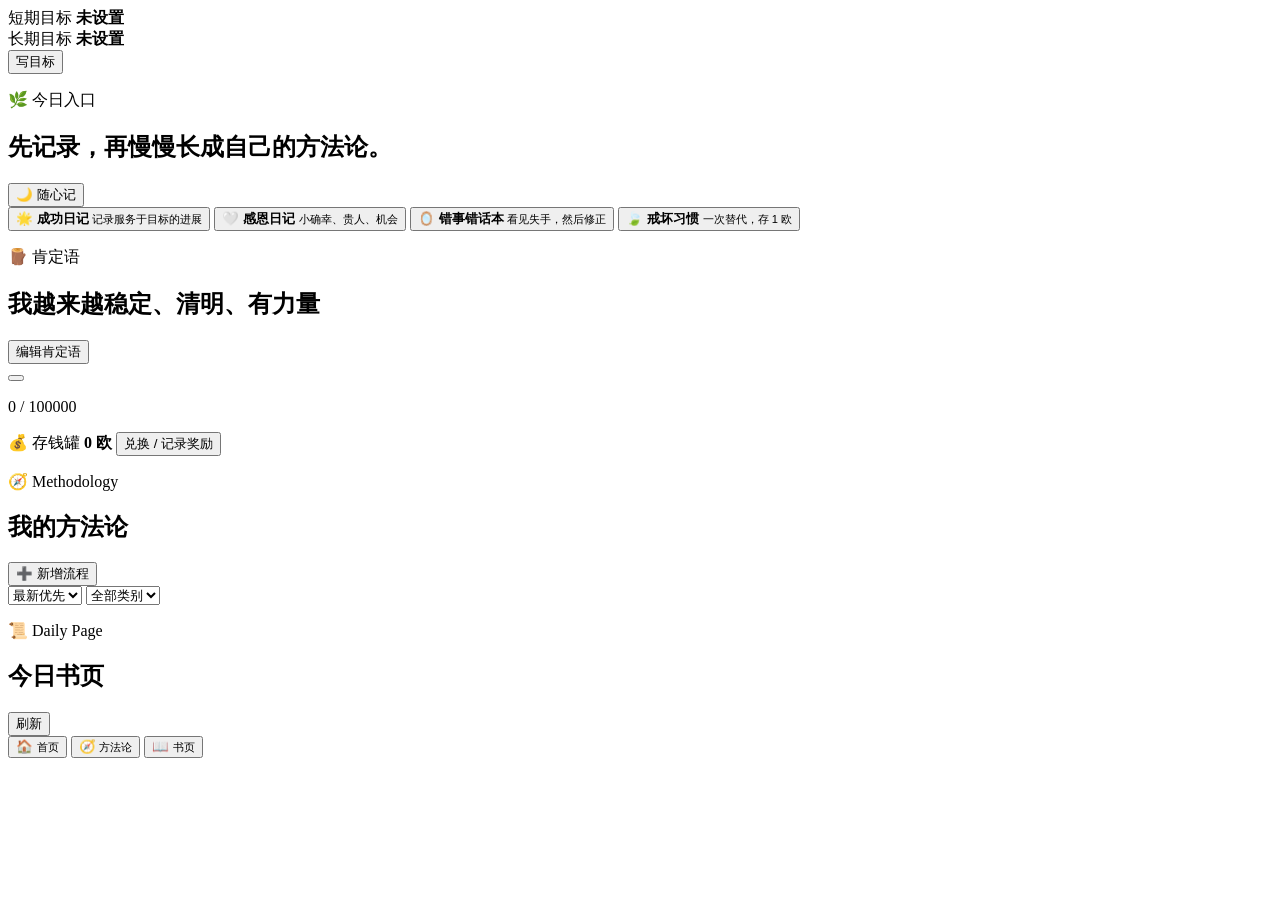
==== public/index.html @ 56f02a7c "Purple bento visual redesign" ====
<!doctype html>
<html lang="zh-CN">
  <head>
    <meta charset="utf-8">
    <meta name="viewport" content="width=device-width, initial-scale=1">
    <title>人生管理系统</title>
    <link rel="stylesheet" href="/styles.css">
  </head>
  <body>
    <header class="app-header">
      <div class="header-goals">
        <div>
          <span>短期目标</span>
          <strong id="activeShort">未设置</strong>
        </div>
        <div>
          <span>长期目标</span>
          <strong id="activeLong">未设置</strong>
        </div>
      </div>
      <button class="goal-write-button" data-sheet="goals">写目标</button>
    </header>

    <main class="app-main">
      <section id="homeView" class="view active">
        <section class="hero-card">
          <div>
            <p class="eyebrow">🌿 今日入口</p>
            <h2>先记录，再慢慢长成自己的方法论。</h2>
          </div>
          <button class="primary wide" data-sheet="quick">🌙 随心记</button>
        </section>

        <section class="entry-actions" aria-label="记录入口">
          <button class="action-card success-card" data-sheet="success">
            <span>
              <strong>🌟 成功日记</strong>
              <small>记录服务于目标的进展</small>
            </span>
          </button>
          <button class="action-card gratitude-card" data-sheet="gratitude">
            <span>
              <strong>🤍 感恩日记</strong>
              <small>小确幸、贵人、机会</small>
            </span>
          </button>
          <button class="action-card mistake-card" data-sheet="mistake">
            <span>
              <strong>🪞 错事错话本</strong>
              <small>看见失手，然后修正</small>
            </span>
          </button>
          <button class="action-card habit-card" data-sheet="habit">
            <span>
              <strong>🍃 戒坏习惯</strong>
              <small>一次替代，存 1 欧</small>
            </span>
          </button>
        </section>

        <section class="ritual-row">
        <section class="muyu-home">
          <div class="section-head compact">
            <div>
              <p class="eyebrow">🪵 肯定语</p>
              <h2 id="homeAffirmationText">我越来越稳定、清明、有力量</h2>
            </div>
            <button class="text-button" data-sheet="affirmation">编辑肯定语</button>
          </div>
          <button id="homeMuyuButton" class="muyu home-muyu" aria-label="敲一下木鱼">
            <span class="muyu-body"></span>
            <span class="muyu-stick"></span>
          </button>
          <p class="muyu-count" id="affirmationCount">0 / 100000</p>
        </section>

        <section class="piggy-home" aria-label="存钱罐">
            <div class="piggy-copy">
              <span class="card-label">💰 存钱罐</span>
              <strong id="bankBalance">0 欧</strong>
              <button class="text-button" data-sheet="piggy">兑换 / 记录奖励</button>
            </div>
        </section>
        </section>

      </section>

      <section id="methodView" class="view">
        <section class="quiet-panel">
          <div class="section-head">
            <div>
              <p class="eyebrow">🧭 Methodology</p>
              <h2>我的方法论</h2>
            </div>
            <button class="primary" data-sheet="method">➕ 新增流程</button>
          </div>
          <div class="method-filter-bar" aria-label="方法论筛选">
            <select id="methodSort">
              <option value="newest">最新优先</option>
              <option value="oldest">最早优先</option>
            </select>
            <select id="methodCategoryFilter">
              <option value="all">全部类别</option>
              <option>自我修炼</option>
              <option>行动推进</option>
              <option>沟通关系</option>
              <option>事业成长</option>
              <option>商业变现</option>
            </select>
          </div>
          <div id="methodList" class="method-list"></div>
        </section>
      </section>

      <section id="reviewView" class="view">
        <section class="reader-panel">
          <div class="section-head">
            <div>
              <p class="eyebrow">📜 Daily Page</p>
              <h2 id="dailyDate">今日书页</h2>
            </div>
            <button class="secondary" id="refreshDaily">刷新</button>
          </div>
          <div id="dailyPage" class="daily-page"></div>
        </section>
      </section>
    </main>

    <nav class="bottom-nav" aria-label="底部菜单">
      <button class="nav-item active" data-view="home">
        <span>🏠</span>
        <small>首页</small>
      </button>
      <button class="nav-item" data-view="method">
        <span>🧭</span>
        <small>方法论</small>
      </button>
      <button class="nav-item" data-view="review">
        <span>📖</span>
        <small>书页</small>
      </button>
    </nav>

    <div class="sheet-backdrop" id="sheetBackdrop" hidden></div>
    <section class="bottom-sheet" id="bottomSheet" aria-modal="true" role="dialog" hidden>
      <div class="sheet-handle"></div>
      <header class="sheet-header">
        <div>
          <p class="eyebrow" id="sheetEyebrow">Record</p>
          <h2 id="sheetTitle">记录</h2>
        </div>
        <button class="round-button muted-button" id="closeSheet" aria-label="关闭">×</button>
      </header>

      <div class="sheet-body">
        <form id="quickForm" class="sheet-panel" data-panel="quick">
          <textarea id="quickInput" class="large-input" placeholder="想到什么就写什么，不用分类，不用解释。"></textarea>
          <div class="sheet-actions">
            <span class="muted" id="saveStatus">本地离线保存</span>
            <button class="primary" type="submit">记下来</button>
          </div>
        </form>

        <form id="successForm" class="sheet-panel" data-panel="success">
          <input id="successEvent" placeholder="今天成功了什么">
          <select id="successGoal"></select>
          <textarea id="successLesson" placeholder="这件事说明我做对了什么？下次如何复用？"></textarea>
          <button class="primary wide" type="submit">保存成功</button>
        </form>

        <form id="gratitudeForm" class="sheet-panel" data-panel="gratitude">
          <select id="gratitudeCategory">
            <option>人物</option>
            <option>瞬间</option>
            <option>事件</option>
            <option>资源机会</option>
            <option>身体</option>
            <option>其他</option>
          </select>
          <textarea id="gratitudeContent" placeholder="我感恩什么？"></textarea>
          <button class="primary wide" type="submit">保存感恩</button>
        </form>

        <form id="mistakeForm" class="sheet-panel" data-panel="mistake">
          <select id="mistakeCategory">
            <option>节奏失手</option>
            <option>控制失手</option>
            <option>定位失手</option>
            <option>谦卑失手</option>
            <option>承诺失手</option>
            <option>丰富感失手</option>
            <option>出口失手</option>
            <option>边界失守</option>
          </select>
          <textarea id="mistakeContent" placeholder="发生了什么？我说错或做错了什么？"></textarea>
          <textarea id="mistakeCorrection" placeholder="下次我希望怎么修正？"></textarea>
          <button class="primary wide" type="submit">保存复盘</button>
        </form>

        <form id="habitForm" class="sheet-panel" data-panel="habit">
          <input id="habitTitle" placeholder="当前要戒掉的坏习惯，例如：短视频">
          <textarea id="habitAlternatives" placeholder="替代方案，一行一个：散步十分钟&#10;读两页书&#10;洗个澡"></textarea>
          <button class="secondary wide" type="button" id="saveHabit">保存当前坏习惯</button>
          <div class="subtle-line"></div>
          <input id="habitTrigger" placeholder="刚才为什么想做这个坏习惯？">
          <select id="habitAlternative"></select>
          <p class="field-hint" id="habitAlternativeHint">先在上方保存替代方案，之后这里会出现可选择的方案。</p>
          <label class="check-row">
            <input id="habitCompleted" type="checkbox" checked>
            <span>我完成了一次替代，给存钱罐 +1 欧</span>
          </label>
          <button class="primary wide" id="habitRecordButton" type="submit">记录这次冲动</button>
        </form>

        <div class="sheet-panel" data-panel="goals">
          <div class="goal-row">
            <article>
              <span>短期目标</span>
              <strong id="sheetActiveShort">未设置</strong>
              <button class="secondary wide" data-complete-goal="short">完成 +50 欧</button>
            </article>
            <article>
              <span>长期目标</span>
              <strong id="sheetActiveLong">未设置</strong>
              <button class="secondary wide" data-complete-goal="long">完成 +200 欧</button>
            </article>
          </div>
          <form id="goalForm" class="stack-form">
            <select id="goalType">
              <option value="short">设为短期目标</option>
              <option value="long">设为长期目标</option>
              <option value="backlog">放入待实现目标</option>
            </select>
            <input id="goalTitle" placeholder="写下一个目标">
            <button class="primary wide" type="submit">保存目标</button>
          </form>
          <div id="backlogGoals" class="small-list"></div>
        </div>

        <form id="redeemForm" class="sheet-panel" data-panel="piggy">
          <div class="piggy-stage">
            <div class="piggy">
              <div class="piggy-fill" id="sheetPiggyFill"></div>
              <div class="coin-layer" id="sheetCoinLayer"></div>
              <div class="piggy-slot"></div>
              <div class="piggy-ear"></div>
              <div class="piggy-nose"></div>
              <div class="piggy-foot left"></div>
              <div class="piggy-foot right"></div>
            </div>
          </div>
          <input id="rewardTitle" placeholder="奖励了自己什么">
          <input id="rewardAmount" type="number" min="1" step="1" placeholder="金额">
          <input id="rewardPhoto" type="file" accept="image/*">
          <button class="primary wide" type="submit">兑换奖励</button>
        </form>

        <div class="sheet-panel" data-panel="affirmation">
          <textarea id="affirmationText" rows="2"></textarea>
          <button id="muyuButton" class="muyu" aria-label="敲一下木鱼">
            <span class="muyu-body"></span>
            <span class="muyu-stick"></span>
          </button>
          <div class="progress-line">
            <span id="affirmationSheetCount">0 / 100000</span>
            <div class="progress-track"><div id="affirmationProgress"></div></div>
          </div>
          <button class="secondary wide" id="saveAffirmation" type="button">更新肯定语</button>
        </div>

        <form id="methodForm" class="sheet-panel method-editor-panel" data-panel="method">
          <input id="methodEditingId" type="hidden">
          <input id="methodTitle" placeholder="方法论标题">
          <select id="methodCategory">
            <option>自我修炼</option>
            <option>行动推进</option>
            <option>沟通关系</option>
            <option>事业成长</option>
            <option>商业变现</option>
          </select>
          <div class="canvas-tools" aria-label="画布工具">
            <button type="button" class="secondary" data-canvas-tool="rect">□ 方框</button>
            <button type="button" class="secondary" data-canvas-tool="diamond">◇ 菱形</button>
            <button type="button" class="secondary" data-canvas-tool="arrow">→ 箭头</button>
            <button type="button" class="secondary" data-canvas-tool="elbow">┐ 直角箭头</button>
            <button type="button" class="secondary" data-canvas-tool="note">A 备注</button>
            <button type="button" class="secondary danger-lite" id="deleteCanvasSelection">删除选中</button>
          </div>
          <p class="field-hint">点击工具新增元素；拖动方框、菱形和备注调整位置；选中箭头后再点两个图形，箭头会自动吸附到边的中心点。</p>
          <div class="method-canvas-shell">
            <div id="methodCanvas" class="method-canvas"></div>
          </div>
          <textarea id="canvasTextEditor" class="canvas-text-editor" placeholder="编辑选中内容"></textarea>
          <button class="primary wide" type="submit">保存方法论</button>
        </form>
      </div>
    </section>

    <script src="/app.js"></script>
  </body>
</html>
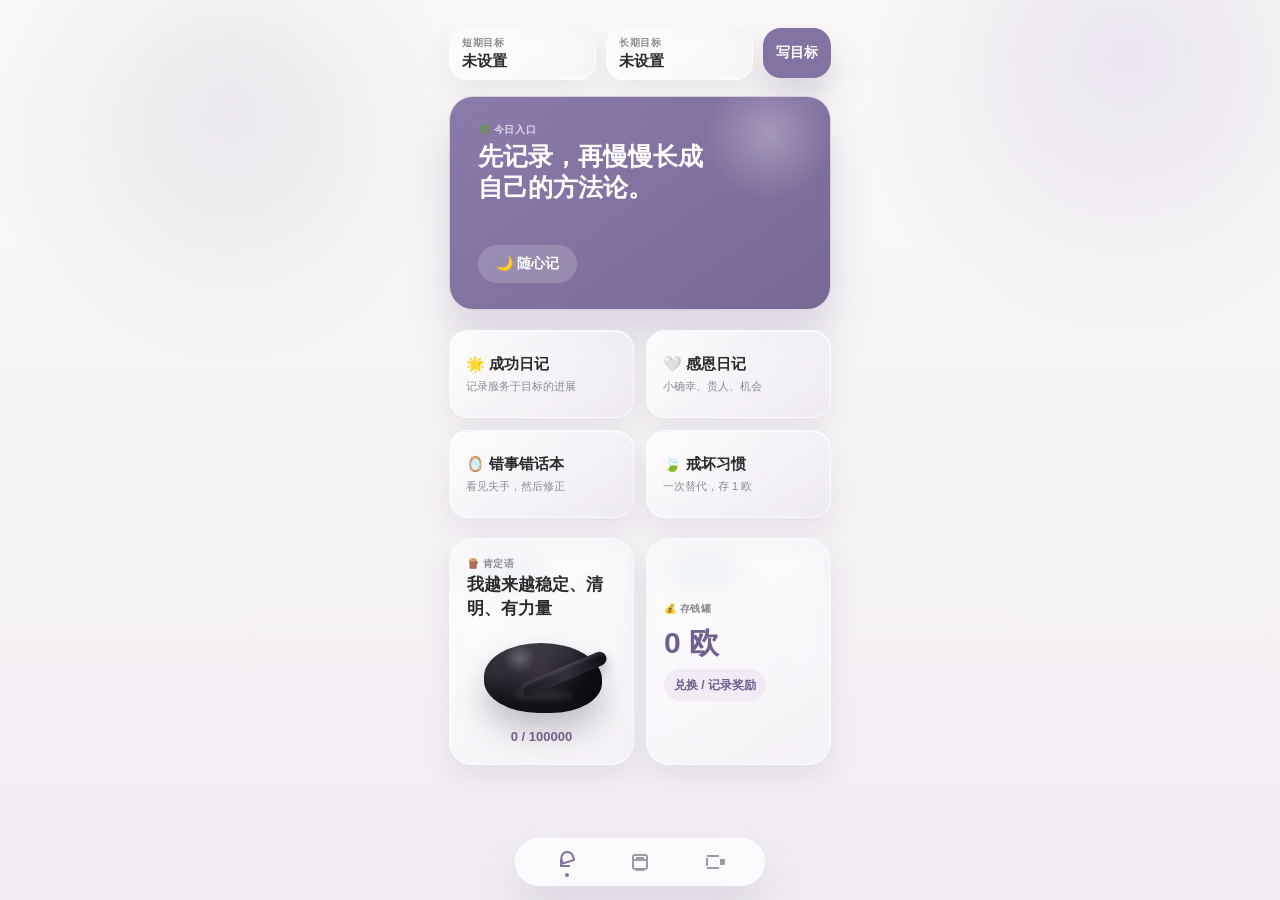
==== commit defd30ab: "Add GitHub Pages static deployment" ====
--- a/public/index.html
+++ b/public/index.html
@@ -4,7 +4,7 @@
     <meta charset="utf-8">
     <meta name="viewport" content="width=device-width, initial-scale=1">
     <title>人生管理系统</title>
-    <link rel="stylesheet" href="/styles.css">
+    <link rel="stylesheet" href="styles.css">
   </head>
   <body>
     <header class="app-header">
@@ -127,15 +127,15 @@
     </main>
 
     <nav class="bottom-nav" aria-label="底部菜单">
-      <button class="nav-item active" data-view="home">
+      <button class="nav-item active" data-view="home" aria-label="首页">
         <span>🏠</span>
         <small>首页</small>
       </button>
-      <button class="nav-item" data-view="method">
+      <button class="nav-item" data-view="method" aria-label="方法论">
         <span>🧭</span>
         <small>方法论</small>
       </button>
-      <button class="nav-item" data-view="review">
+      <button class="nav-item" data-view="review" aria-label="书页">
         <span>📖</span>
         <small>书页</small>
       </button>
@@ -296,6 +296,6 @@
       </div>
     </section>
 
-    <script src="/app.js"></script>
+    <script src="app.js"></script>
   </body>
 </html>
--- a/public/styles.css
+++ b/public/styles.css
@@ -0,0 +1,2466 @@
+:root {
+  --paper: #e8ded4;
+  --cream: #f4ece2;
+  --apricot: #ddd4cb;
+  --blush: #d5cad6;
+  --mauve: #b8abc9;
+  --mist: #bed5d9;
+  --mist-soft: #d8e5e6;
+  --rose-brown: #8d83a8;
+  --plum: #6f6688;
+  --cocoa: #36313d;
+  --muted: #777180;
+  --line: rgba(92, 82, 112, 0.15);
+  --panel: rgba(246, 239, 230, 0.78);
+  --panel-strong: rgba(249, 243, 236, 0.92);
+  --layer: rgba(190, 213, 217, 0.34);
+  --shadow: 0 22px 54px rgba(74, 67, 94, 0.13);
+  --soft-shadow: 0 12px 30px rgba(74, 67, 94, 0.1);
+}
+
+* {
+  box-sizing: border-box;
+}
+
+html {
+  background: var(--paper);
+}
+
+body {
+  min-height: 100vh;
+  margin: 0;
+  background:
+    radial-gradient(circle at 14% 8%, rgba(190, 213, 217, 0.52), transparent 23rem),
+    radial-gradient(circle at 88% 10%, rgba(184, 171, 201, 0.42), transparent 22rem),
+    linear-gradient(180deg, #eee5dc 0%, #e8ded4 34%, #e1d6d8 67%, #d6cfe0 100%);
+  color: var(--cocoa);
+  font-family: "Microsoft YaHei", "PingFang SC", "Segoe UI", sans-serif;
+  font-size: 14px;
+  line-height: 1.52;
+}
+
+button,
+input,
+select,
+textarea {
+  font: inherit;
+}
+
+button {
+  cursor: pointer;
+}
+
+h1,
+h2,
+h3,
+p {
+  margin: 0;
+}
+
+.app-header {
+  max-width: 1080px;
+  margin: 0 auto;
+  padding: 14px 18px 8px;
+  display: flex;
+  align-items: center;
+  justify-content: space-between;
+  gap: 16px;
+}
+
+.header-goals {
+  min-width: 0;
+  flex: 1;
+  display: grid;
+  grid-template-columns: repeat(2, minmax(0, 1fr));
+  gap: 10px;
+}
+
+.header-goals div {
+  min-height: 48px;
+  display: grid;
+  align-content: center;
+  gap: 2px;
+  padding: 8px 11px;
+  border: 1px solid rgba(92, 82, 112, 0.13);
+  border-radius: 18px;
+  background:
+    linear-gradient(145deg, rgba(249, 243, 236, 0.9), rgba(222, 216, 229, 0.52));
+  box-shadow: 0 10px 26px rgba(74, 67, 94, 0.09), inset 0 1px 0 rgba(255, 255, 255, 0.64);
+}
+
+.header-goals span {
+  color: var(--muted);
+  font-size: 11px;
+}
+
+.header-goals strong {
+  overflow: hidden;
+  color: var(--cocoa);
+  font-size: 14px;
+  line-height: 1.25;
+  white-space: nowrap;
+  text-overflow: ellipsis;
+}
+
+.goal-write-button {
+  flex: 0 0 auto;
+  min-height: 42px;
+  border: 0;
+  border-radius: 999px;
+  padding: 0 16px;
+  background: linear-gradient(145deg, #9d93b6, #82779e);
+  color: #f8f2eb;
+  font-weight: 900;
+  box-shadow: var(--soft-shadow);
+}
+
+.eyebrow {
+  color: var(--rose-brown);
+  font-size: 11px;
+  font-weight: 800;
+  letter-spacing: 0.06em;
+  text-transform: uppercase;
+}
+
+.muted,
+.empty,
+small {
+  color: var(--muted);
+}
+
+.center {
+  text-align: center;
+}
+
+.app-main {
+  max-width: 1080px;
+  margin: 0 auto;
+  padding: 10px 18px 100px;
+}
+
+.view {
+  display: none;
+}
+
+.view.active {
+  display: block;
+}
+
+.hero-card,
+.goal-card,
+.piggy-home,
+.action-card,
+.muyu-home,
+.quiet-panel,
+.reader-panel,
+.recent-item,
+.method-card,
+.book-section {
+  border: 1px solid var(--line);
+  background:
+    linear-gradient(145deg, var(--panel-strong), rgba(224, 218, 231, 0.66));
+  border-radius: 28px;
+  box-shadow: var(--shadow), inset 0 1px 0 rgba(255, 255, 255, 0.62);
+  backdrop-filter: blur(18px);
+}
+
+.hero-card {
+  display: grid;
+  grid-template-columns: minmax(0, 1fr) auto;
+  align-items: center;
+  gap: 14px;
+  padding: 21px;
+  margin-bottom: 14px;
+  position: relative;
+  overflow: hidden;
+  background:
+    linear-gradient(145deg, rgba(249, 243, 236, 0.94), rgba(218, 226, 228, 0.78));
+}
+
+.hero-card::before,
+.muyu-home::before,
+.piggy-home::before,
+.quiet-panel::before,
+.reader-panel::before {
+  content: "";
+  position: absolute;
+  inset: 12px auto auto 14px;
+  width: 44%;
+  height: 38px;
+  border-radius: 999px;
+  background: rgba(190, 213, 217, 0.22);
+  filter: blur(14px);
+  pointer-events: none;
+}
+
+.hero-card > *,
+.muyu-home > *,
+.piggy-home > *,
+.quiet-panel > *,
+.reader-panel > * {
+  position: relative;
+  z-index: 1;
+}
+
+.hero-card h2 {
+  max-width: 680px;
+  margin-top: 4px;
+  color: var(--cocoa);
+  font-size: clamp(22px, 3.4vw, 34px);
+  line-height: 1.2;
+  letter-spacing: 0;
+}
+
+.goal-card {
+  min-height: 190px;
+  padding: 20px;
+  border: 0;
+  color: var(--cocoa);
+  text-align: left;
+}
+
+.card-label {
+  display: block;
+  color: var(--rose-brown);
+  font-size: 14px;
+  font-weight: 800;
+}
+
+.goal-lines {
+  display: grid;
+  gap: 12px;
+  margin-top: 20px;
+}
+
+.goal-lines p {
+  display: grid;
+  gap: 2px;
+}
+
+.goal-lines strong {
+  display: -webkit-box;
+  overflow: hidden;
+  font-size: 20px;
+  line-height: 1.25;
+  -webkit-box-orient: vertical;
+  -webkit-line-clamp: 2;
+}
+
+.piggy-home {
+  min-height: 176px;
+  margin-top: 14px;
+  padding: 15px 18px;
+  display: grid;
+  grid-template-columns: minmax(0, 1fr) auto;
+  align-items: center;
+  gap: 16px;
+  background:
+    radial-gradient(circle at 78% 35%, rgba(190, 213, 217, 0.46), transparent 12rem),
+    linear-gradient(145deg, rgba(249, 243, 236, 0.92), rgba(213, 202, 214, 0.66));
+}
+
+.piggy-copy {
+  display: grid;
+  gap: 6px;
+}
+
+.piggy-copy strong {
+  color: var(--rose-brown);
+  font-size: 28px;
+  line-height: 1.1;
+}
+
+.piggy-mini-stage {
+  display: grid;
+  place-items: center;
+}
+
+.entry-actions {
+  display: grid;
+  grid-template-columns: repeat(2, minmax(0, 1fr));
+  gap: 10px;
+}
+
+.action-card {
+  min-height: 108px;
+  padding: 16px;
+  border: 0;
+  color: var(--cocoa);
+  text-align: left;
+  display: grid;
+  align-content: center;
+  gap: 6px;
+  position: relative;
+  overflow: hidden;
+  border: 1px solid rgba(92, 82, 112, 0.1);
+  box-shadow: var(--soft-shadow), inset 0 1px 0 rgba(255, 255, 255, 0.56);
+}
+
+.success-card {
+  background: linear-gradient(145deg, rgba(249, 243, 236, 0.9), rgba(216, 229, 230, 0.62));
+}
+
+.gratitude-card {
+  background: linear-gradient(145deg, rgba(246, 239, 230, 0.88), rgba(213, 202, 214, 0.58));
+}
+
+.mistake-card {
+  background: linear-gradient(145deg, rgba(226, 219, 232, 0.86), rgba(246, 239, 230, 0.76));
+}
+
+.habit-card {
+  background: linear-gradient(145deg, rgba(224, 218, 231, 0.8), rgba(190, 213, 217, 0.48));
+}
+
+.action-card::before {
+  content: "";
+  position: absolute;
+  right: -16px;
+  top: -18px;
+  width: 78px;
+  height: 78px;
+  border-radius: 26px;
+  background: rgba(255, 255, 255, 0.24);
+  transform: rotate(14deg);
+}
+
+.action-card::after {
+  content: "";
+  position: absolute;
+  right: 16px;
+  bottom: 14px;
+  width: 28px;
+  height: 4px;
+  border-radius: 999px;
+  background: rgba(111, 102, 136, 0.18);
+}
+
+.action-card > * {
+  position: relative;
+  z-index: 1;
+}
+
+.action-card strong {
+  color: var(--cocoa);
+  font-size: 16px;
+}
+
+.action-card small {
+  display: block;
+  margin-top: 3px;
+  font-size: 11px;
+}
+
+.muyu-home {
+  margin-top: 12px;
+  padding: 15px 17px 16px;
+  text-align: center;
+  background:
+    linear-gradient(145deg, rgba(249, 243, 236, 0.94), rgba(226, 219, 232, 0.62));
+}
+
+.muyu-home .section-head {
+  text-align: left;
+}
+
+.muyu-home h2 {
+  max-width: 720px;
+  margin-top: 2px;
+  color: var(--cocoa);
+  font-size: 17px;
+  line-height: 1.38;
+}
+
+.muyu-count {
+  margin-top: -4px;
+  color: var(--rose-brown);
+  font-weight: 800;
+}
+
+.quiet-panel,
+.reader-panel {
+  margin-top: 12px;
+  padding: 17px;
+}
+
+.section-head {
+  display: flex;
+  align-items: flex-start;
+  justify-content: space-between;
+  gap: 12px;
+  margin-bottom: 13px;
+}
+
+.section-head.compact {
+  margin-bottom: 4px;
+}
+
+.recent-list,
+.method-list,
+.daily-page {
+  display: grid;
+  gap: 12px;
+  min-width: 0;
+}
+
+.recent-item,
+.method-card,
+.book-section {
+  padding: 15px;
+  box-shadow: var(--soft-shadow);
+  min-width: 0;
+}
+
+.method-card {
+  overflow: hidden;
+}
+
+.recent-item span,
+.method-card span {
+  color: var(--rose-brown);
+  font-size: 11px;
+  font-weight: 800;
+}
+
+.bottom-nav {
+  position: fixed;
+  left: 50%;
+  bottom: 14px;
+  z-index: 20;
+  width: min(390px, calc(100vw - 28px));
+  transform: translateX(-50%);
+  display: grid;
+  grid-template-columns: repeat(3, 1fr);
+  gap: 6px;
+  padding: 7px;
+  border: 1px solid rgba(244, 236, 226, 0.56);
+  border-radius: 25px;
+  background: rgba(92, 85, 107, 0.72);
+  box-shadow: 0 18px 54px rgba(66, 59, 86, 0.24), inset 0 1px 0 rgba(255, 255, 255, 0.18);
+  backdrop-filter: blur(20px);
+}
+
+.nav-item {
+  min-height: 47px;
+  border: 0;
+  border-radius: 18px;
+  background: transparent;
+  color: rgba(246, 239, 230, 0.78);
+  display: grid;
+  place-items: center;
+  gap: 1px;
+}
+
+.nav-item span {
+  font-size: 17px;
+  line-height: 1;
+}
+
+.nav-item small {
+  color: inherit;
+  font-size: 11px;
+}
+
+.nav-item.active {
+  background: rgba(249, 243, 236, 0.94);
+  color: var(--rose-brown);
+}
+
+.round-button {
+  width: 40px;
+  height: 40px;
+  border: 0;
+  border-radius: 50%;
+  display: grid;
+  place-items: center;
+  background: var(--rose-brown);
+  color: #f8f2eb;
+  font-size: 19px;
+  box-shadow: var(--soft-shadow);
+}
+
+.muted-button {
+  background: rgba(232, 222, 212, 0.82);
+  color: var(--cocoa);
+  box-shadow: none;
+}
+
+.primary,
+.secondary,
+.text-button {
+  min-height: 38px;
+  border-radius: 999px;
+  padding: 8px 15px;
+  font-weight: 800;
+}
+
+.primary {
+  border: 0;
+  background: linear-gradient(145deg, #9d93b6, #82779e);
+  color: #f8f2eb;
+  box-shadow: 0 10px 24px rgba(111, 102, 136, 0.2);
+}
+
+.secondary {
+  border: 1px solid var(--line);
+  background: rgba(249, 243, 236, 0.68);
+  color: var(--cocoa);
+}
+
+.text-button {
+  min-height: 32px;
+  width: fit-content;
+  border: 1px solid rgba(92, 82, 112, 0.18);
+  background: rgba(249, 243, 236, 0.48);
+  color: var(--rose-brown);
+  font-size: 12px;
+}
+
+.wide {
+  width: 100%;
+}
+
+input,
+select,
+textarea {
+  width: 100%;
+  border: 1px solid rgba(92, 82, 112, 0.16);
+  border-radius: 19px;
+  padding: 12px 14px;
+  background: rgba(249, 243, 236, 0.82);
+  color: var(--cocoa);
+  outline: none;
+  box-shadow: inset 0 1px 0 rgba(255, 255, 255, 0.7);
+}
+
+textarea {
+  min-height: 102px;
+  resize: vertical;
+}
+
+.large-input {
+  min-height: 188px;
+  font-size: 15px;
+  line-height: 1.68;
+}
+
+input:focus,
+select:focus,
+textarea:focus {
+  border-color: rgba(111, 102, 136, 0.42);
+  box-shadow: 0 0 0 4px rgba(190, 213, 217, 0.32);
+}
+
+.sheet-backdrop {
+  position: fixed;
+  inset: 0;
+  z-index: 30;
+  background: rgba(54, 49, 61, 0.28);
+  backdrop-filter: blur(8px);
+}
+
+.bottom-sheet {
+  position: fixed;
+  left: 50%;
+  bottom: 0;
+  z-index: 40;
+  width: min(760px, 100vw);
+  max-height: min(86vh, 780px);
+  transform: translateX(-50%);
+  border: 1px solid rgba(244, 236, 226, 0.68);
+  border-radius: 32px 32px 0 0;
+  background: rgba(244, 236, 226, 0.97);
+  box-shadow: 0 -18px 70px rgba(66, 59, 86, 0.22);
+  overflow: hidden;
+}
+
+.sheet-handle {
+  width: 48px;
+  height: 5px;
+  margin: 10px auto 0;
+  border-radius: 999px;
+  background: rgba(92, 82, 112, 0.22);
+}
+
+.sheet-header {
+  display: flex;
+  align-items: center;
+  justify-content: space-between;
+  gap: 12px;
+  padding: 14px 18px 10px;
+}
+
+.sheet-body {
+  max-height: calc(min(86vh, 780px) - 88px);
+  overflow: auto;
+  padding: 0 18px 20px;
+}
+
+.sheet-panel {
+  display: none;
+  gap: 10px;
+}
+
+.sheet-panel.active {
+  display: grid;
+}
+
+.sheet-actions {
+  display: flex;
+  align-items: center;
+  justify-content: space-between;
+  gap: 12px;
+}
+
+.stack-form {
+  display: grid;
+  gap: 10px;
+  margin-top: 12px;
+}
+
+.subtle-line {
+  height: 1px;
+  background: var(--line);
+  margin: 4px 0;
+}
+
+.goal-row {
+  display: grid;
+  grid-template-columns: repeat(2, minmax(0, 1fr));
+  gap: 10px;
+}
+
+.goal-row article,
+.small-item {
+  display: grid;
+  gap: 8px;
+  border: 1px solid var(--line);
+  border-radius: 21px;
+  background: rgba(249, 243, 236, 0.68);
+  padding: 13px;
+}
+
+.small-list {
+  display: grid;
+  gap: 10px;
+  margin-top: 12px;
+}
+
+.small-item .row {
+  display: flex;
+  align-items: center;
+  justify-content: space-between;
+  gap: 10px;
+}
+
+.check-row {
+  display: flex;
+  align-items: flex-start;
+  gap: 9px;
+  color: var(--muted);
+  font-size: 14px;
+}
+
+.check-row input {
+  width: auto;
+  margin-top: 6px;
+}
+
+.field-hint {
+  margin-top: -4px;
+  color: var(--muted);
+  font-size: 13px;
+}
+
+.method-tools,
+.canvas-tools {
+  display: flex;
+  flex-wrap: wrap;
+  gap: 8px;
+}
+
+.method-tools .secondary,
+.canvas-tools .secondary {
+  min-height: 38px;
+  padding: 8px 12px;
+  font-size: 13px;
+}
+
+.canvas-tools .secondary.active {
+  background: rgba(190, 213, 217, 0.5);
+  border-color: rgba(111, 102, 136, 0.42);
+}
+
+.danger-lite {
+  color: #796f93;
+}
+
+.method-editor-panel {
+  gap: 11px;
+}
+
+.method-canvas-shell,
+.method-preview {
+  position: relative;
+  overflow: auto;
+  border: 1px solid rgba(92, 82, 112, 0.16);
+  border-radius: 24px;
+  background:
+    linear-gradient(rgba(111, 102, 136, 0.055) 1px, transparent 1px),
+    linear-gradient(90deg, rgba(111, 102, 136, 0.055) 1px, transparent 1px),
+    rgba(249, 243, 236, 0.72);
+  background-size: 24px 24px;
+}
+
+.method-canvas-shell {
+  height: min(46vh, 420px);
+}
+
+.method-canvas,
+.method-preview-canvas {
+  position: relative;
+  min-width: 720px;
+  min-height: 420px;
+}
+
+.method-preview {
+  margin-top: 12px;
+  margin-bottom: 18px;
+  height: 220px;
+  overflow: hidden;
+  width: 100%;
+  max-width: 100%;
+}
+
+.method-card .sheet-actions {
+  margin-top: 16px;
+  padding-top: 12px;
+  border-top: 1px solid rgba(92, 82, 112, 0.12);
+}
+
+.method-preview-canvas {
+  position: absolute;
+  top: 0;
+  left: 0;
+  transform-origin: top left;
+  transform: scale(var(--preview-scale, 0.72));
+}
+
+.canvas-node {
+  position: absolute;
+  z-index: 2;
+  min-width: 116px;
+  min-height: 58px;
+  padding: 12px 14px;
+  border: 1.5px solid rgba(111, 102, 136, 0.36);
+  border-radius: 18px;
+  background: rgba(249, 243, 236, 0.9);
+  box-shadow: 0 8px 20px rgba(74, 67, 94, 0.1);
+  color: var(--cocoa);
+  user-select: none;
+  touch-action: none;
+  display: grid;
+  place-items: center;
+  text-align: center;
+  white-space: pre-wrap;
+}
+
+.canvas-node.diamond {
+  width: 112px;
+  height: 112px;
+  min-width: 112px;
+  min-height: 112px;
+  padding: 18px;
+  transform: rotate(45deg);
+  border-radius: 18px;
+  background: rgba(216, 229, 230, 0.86);
+}
+
+.canvas-node.diamond .node-text {
+  transform: rotate(-45deg);
+}
+
+.canvas-node.note {
+  min-width: 132px;
+  min-height: 72px;
+  border-style: dashed;
+  background: rgba(226, 219, 232, 0.86);
+  align-content: start;
+}
+
+.canvas-node.selected {
+  outline: 3px solid rgba(111, 102, 136, 0.58);
+  outline-offset: 3px;
+}
+
+.canvas-arrow-layer {
+  position: absolute;
+  inset: 0;
+  z-index: 1;
+  pointer-events: none;
+}
+
+.canvas-arrow {
+  stroke: rgba(111, 102, 136, 0.72);
+  stroke-width: 3;
+  fill: none;
+}
+
+.canvas-arrow.selected {
+  stroke: #6f6688;
+  stroke-width: 4;
+}
+
+.canvas-arrow-hit {
+  pointer-events: stroke;
+  stroke: transparent;
+  stroke-width: 18;
+  fill: none;
+}
+
+.canvas-text-editor {
+  min-height: 82px;
+}
+
+button:disabled,
+select:disabled {
+  cursor: not-allowed;
+  opacity: 0.56;
+}
+
+.piggy-stage {
+  display: grid;
+  place-items: center;
+  padding: 8px 0 4px;
+}
+
+.piggy {
+  width: min(285px, 76vw);
+  height: 184px;
+  position: relative;
+  overflow: hidden;
+  border: 7px solid rgba(143, 132, 168, 0.54);
+  border-radius: 46% 50% 43% 45%;
+  background:
+    radial-gradient(circle at 72% 46%, rgba(255, 255, 255, 0.64) 0 10%, transparent 11%),
+    radial-gradient(circle at 22% 25%, rgba(255, 255, 255, 0.78) 0 11%, transparent 12%),
+    linear-gradient(140deg, rgba(244, 236, 226, 0.5), rgba(184, 171, 201, 0.22));
+  box-shadow:
+    inset 18px 18px 30px rgba(255, 255, 255, 0.36),
+    inset -18px -18px 32px rgba(111, 102, 136, 0.16),
+    0 18px 42px rgba(74, 67, 94, 0.14);
+}
+
+.small-piggy {
+  width: 158px;
+  height: 106px;
+  border-width: 5px;
+}
+
+.piggy-fill {
+  position: absolute;
+  inset: auto 0 0;
+  height: 0%;
+  background: linear-gradient(180deg, rgba(190, 213, 217, 0.04), rgba(143, 132, 168, 0.18));
+  transition: height 260ms ease;
+}
+
+.piggy-slot {
+  position: absolute;
+  width: 78px;
+  height: 8px;
+  top: 24px;
+  left: 104px;
+  border-radius: 999px;
+  background: rgba(91, 84, 111, 0.66);
+}
+
+.small-piggy .piggy-slot {
+  width: 44px;
+  height: 5px;
+  top: 15px;
+  left: 58px;
+}
+
+.piggy-ear {
+  position: absolute;
+  width: 46px;
+  height: 46px;
+  top: 9px;
+  left: 26px;
+  border: 6px solid rgba(143, 132, 168, 0.54);
+  border-radius: 12px;
+  background: rgba(244, 236, 226, 0.34);
+  transform: rotate(22deg);
+}
+
+.small-piggy .piggy-ear {
+  width: 26px;
+  height: 26px;
+  top: 5px;
+  left: 14px;
+  border-width: 4px;
+}
+
+.piggy-nose {
+  position: absolute;
+  width: 58px;
+  height: 44px;
+  right: 15px;
+  top: 78px;
+  border: 6px solid rgba(143, 132, 168, 0.54);
+  border-radius: 50%;
+  background: rgba(244, 236, 226, 0.34);
+}
+
+.small-piggy .piggy-nose {
+  width: 33px;
+  height: 25px;
+  right: 8px;
+  top: 44px;
+  border-width: 4px;
+}
+
+.piggy-foot {
+  position: absolute;
+  bottom: -4px;
+  width: 34px;
+  height: 27px;
+  border-radius: 9px 9px 0 0;
+  background: rgba(143, 132, 168, 0.54);
+}
+
+.piggy-foot.left {
+  left: 62px;
+}
+
+.piggy-foot.right {
+  right: 62px;
+}
+
+.small-piggy .piggy-foot {
+  width: 20px;
+  height: 16px;
+}
+
+.small-piggy .piggy-foot.left {
+  left: 34px;
+}
+
+.small-piggy .piggy-foot.right {
+  right: 34px;
+}
+
+.coin-layer {
+  position: absolute;
+  inset: 0;
+}
+
+.coin {
+  position: absolute;
+  width: 16px;
+  height: 16px;
+  border: 2px solid #a79b77;
+  border-radius: 50%;
+  background: radial-gradient(circle at 34% 28%, #f5ead0, #c0b284 64%, #9d906a 100%);
+  box-shadow:
+    inset -2px -2px 0 rgba(102, 67, 17, 0.15),
+    0 2px 5px rgba(125, 87, 24, 0.18);
+}
+
+.muyu {
+  position: relative;
+  width: 190px;
+  height: 135px;
+  display: grid;
+  place-items: center;
+  margin: 8px auto;
+  border: 0;
+  background: transparent;
+}
+
+.home-muyu {
+  margin-top: 2px;
+  width: 128px;
+  height: 88px;
+}
+
+.home-muyu .muyu-body {
+  width: 96px;
+  height: 58px;
+}
+
+.home-muyu .muyu-stick {
+  top: 13px;
+  right: 5px;
+  width: 76px;
+  height: 9px;
+}
+
+.muyu-body {
+  width: 150px;
+  height: 92px;
+  border-radius: 48% 52% 45% 47%;
+  background: radial-gradient(circle at 45% 35%, #8a7c92, #5f566e 72%);
+  box-shadow: inset -15px -18px 0 rgba(45, 39, 55, 0.2), 0 14px 28px rgba(74, 67, 94, 0.16);
+}
+
+.muyu-stick {
+  position: absolute;
+  top: 20px;
+  right: 10px;
+  width: 118px;
+  height: 12px;
+  border-radius: 999px;
+  background: #5a5266;
+  transform: rotate(-22deg);
+  transform-origin: right center;
+}
+
+.muyu.hit .muyu-stick {
+  animation: knock 160ms ease;
+}
+
+.muyu.hit .muyu-body {
+  animation: press 160ms ease;
+}
+
+@keyframes knock {
+  50% {
+    transform: rotate(-8deg) translateY(12px);
+  }
+}
+
+@keyframes press {
+  50% {
+    transform: scale(0.97);
+  }
+}
+
+.progress-line {
+  display: grid;
+  gap: 8px;
+}
+
+.progress-track {
+  height: 9px;
+  overflow: hidden;
+  border-radius: 999px;
+  background: #d9d1d5;
+}
+
+.progress-track div {
+  width: 0%;
+  height: 100%;
+  border-radius: inherit;
+  background: linear-gradient(90deg, #8d83a8, #bed5d9);
+}
+
+.flow {
+  display: flex;
+  align-items: center;
+  flex-wrap: wrap;
+  gap: 10px;
+  margin-top: 12px;
+}
+
+.flow-node {
+  min-width: 104px;
+  border: 1px solid rgba(123, 102, 127, 0.28);
+  border-radius: 18px;
+  background: rgba(184, 171, 201, 0.2);
+  padding: 10px 12px;
+  text-align: center;
+}
+
+.decision-node {
+  border-style: dashed;
+  background: rgba(190, 213, 217, 0.32);
+}
+
+.loop-node {
+  background: rgba(226, 219, 232, 0.58);
+}
+
+.flow-arrow {
+  color: var(--rose-brown);
+  font-weight: 900;
+}
+
+.book-section {
+  border-left: 4px solid var(--rose-brown);
+}
+
+.book-section h3 {
+  margin-bottom: 8px;
+  font-size: 17px;
+}
+
+.book-section ul {
+  margin: 0;
+  padding-left: 18px;
+}
+
+.book-section li {
+  margin: 7px 0;
+}
+
+.daily-summary {
+  display: grid;
+  gap: 12px;
+}
+
+.daily-summary-card {
+  border: 1px solid var(--line);
+  border-radius: 24px;
+  background:
+    linear-gradient(145deg, rgba(249, 243, 236, 0.76), rgba(224, 218, 231, 0.54));
+  box-shadow: var(--soft-shadow);
+  overflow: hidden;
+}
+
+.daily-summary-card summary {
+  cursor: pointer;
+  list-style: none;
+  padding: 16px;
+}
+
+.daily-summary-card summary::-webkit-details-marker {
+  display: none;
+}
+
+.summary-row {
+  display: flex;
+  align-items: center;
+  justify-content: space-between;
+  gap: 12px;
+}
+
+.summary-row h3 {
+  font-size: 18px;
+}
+
+.count-pill {
+  flex: 0 0 auto;
+  border-radius: 999px;
+  padding: 5px 10px;
+  background: rgba(111, 102, 136, 0.13);
+  color: var(--rose-brown);
+  font-size: 12px;
+  font-weight: 800;
+}
+
+.summary-preview {
+  margin-top: 8px;
+  color: var(--muted);
+  font-size: 14px;
+}
+
+.summary-detail {
+  padding: 0 16px 16px;
+}
+
+.summary-detail ul {
+  margin: 0;
+  padding-left: 18px;
+}
+
+@media (max-width: 900px) {
+  .hero-card {
+    grid-template-columns: 1fr;
+  }
+}
+
+@media (max-width: 620px) {
+  .app-header {
+    align-items: stretch;
+    gap: 8px;
+  }
+
+  .header-goals {
+    gap: 7px;
+  }
+
+  .header-goals div {
+    min-height: 44px;
+    padding: 7px 9px;
+  }
+
+  .goal-write-button {
+    min-height: 44px;
+    padding: 0 13px;
+  }
+
+  .app-main {
+    padding-inline: 14px;
+  }
+
+  .hero-card {
+    padding: 20px;
+  }
+
+  .piggy-home {
+    grid-template-columns: 1fr auto;
+  }
+
+  .entry-actions {
+    grid-template-columns: repeat(2, minmax(0, 1fr));
+  }
+
+  .goal-row {
+    grid-template-columns: 1fr;
+  }
+
+  .action-card {
+    min-height: 96px;
+    gap: 5px;
+    padding: 13px;
+  }
+
+  .action-card strong {
+    font-size: 15px;
+  }
+
+  .action-card small {
+    font-size: 10px;
+  }
+
+  .piggy-copy strong {
+    font-size: 24px;
+  }
+
+  .small-piggy {
+    width: 116px;
+    height: 80px;
+  }
+
+  .small-piggy .piggy-slot {
+    left: 41px;
+  }
+
+  .small-piggy .piggy-nose {
+    right: 6px;
+    top: 35px;
+  }
+
+  .bottom-sheet {
+    border-radius: 28px 28px 0 0;
+  }
+}
+
+/* Visual upgrade: reference-inspired journal phone UI */
+:root {
+  --paper: #f3f5fb;
+  --cream: #f8f7f2;
+  --apricot: #f4e7d5;
+  --blush: #f4d4cd;
+  --mauve: #ded4fb;
+  --mist: #dcebf1;
+  --mist-soft: #edf1f4;
+  --rose-brown: #6d667b;
+  --plum: #817699;
+  --cocoa: #202124;
+  --muted: #7b7d83;
+  --line: rgba(31, 34, 39, 0.08);
+  --panel: rgba(248, 247, 242, 0.94);
+  --panel-strong: #f8f7f2;
+  --layer: rgba(255, 194, 55, 0.18);
+  --accent: #ffc237;
+  --accent-strong: #f7b71e;
+  --shadow: 0 20px 48px rgba(26, 32, 44, 0.1);
+  --soft-shadow: 0 12px 28px rgba(26, 32, 44, 0.08);
+}
+
+html {
+  background: var(--paper);
+}
+
+body {
+  background:
+    linear-gradient(rgba(138, 151, 172, 0.08) 1px, transparent 1px),
+    linear-gradient(90deg, rgba(138, 151, 172, 0.08) 1px, transparent 1px),
+    radial-gradient(circle at 18% 10%, rgba(255, 194, 55, 0.08), transparent 18rem),
+    radial-gradient(circle at 82% 7%, rgba(222, 212, 251, 0.42), transparent 18rem),
+    #f3f5fb;
+  background-size: 180px 180px, 180px 180px, auto, auto, auto;
+  color: var(--cocoa);
+  font-family: "Inter", "SF Pro Display", "Segoe UI", "PingFang SC", "Microsoft YaHei", sans-serif;
+  line-height: 1.48;
+  overflow-x: hidden;
+}
+
+.app-header,
+.app-main {
+  max-width: 430px;
+}
+
+.app-header {
+  padding: 16px 16px 8px;
+  gap: 10px;
+}
+
+.header-goals {
+  gap: 8px;
+}
+
+.header-goals div {
+  min-height: 52px;
+  border: 0;
+  border-radius: 21px;
+  background: rgba(248, 247, 242, 0.96);
+  box-shadow: 0 14px 30px rgba(26, 32, 44, 0.08), inset 0 1px 0 rgba(255, 255, 255, 0.9);
+}
+
+.header-goals span {
+  font-size: 10px;
+  color: #777a81;
+}
+
+.header-goals strong {
+  color: #1f2024;
+  font-size: 15px;
+  font-weight: 850;
+}
+
+.goal-write-button {
+  min-width: 62px;
+  min-height: 52px;
+  border-radius: 25px;
+  padding: 0 13px;
+  background: var(--accent);
+  color: #171719;
+  box-shadow: 0 16px 28px rgba(247, 183, 30, 0.28);
+}
+
+.app-main {
+  padding: 12px 16px 96px;
+}
+
+.hero-card,
+.goal-card,
+.piggy-home,
+.action-card,
+.muyu-home,
+.quiet-panel,
+.reader-panel,
+.recent-item,
+.method-card,
+.book-section,
+.daily-summary-card {
+  border: 0;
+  border-radius: 28px;
+  background: rgba(248, 247, 242, 0.96);
+  box-shadow: var(--shadow);
+  backdrop-filter: blur(18px);
+}
+
+.hero-card {
+  grid-template-columns: 1fr;
+  padding: 20px;
+  background:
+    radial-gradient(circle at 22% 72%, rgba(255, 255, 255, 0.32), transparent 5rem),
+    linear-gradient(150deg, #ffd975, #ffc237 65%, #f5b621);
+  box-shadow: 0 18px 42px rgba(247, 183, 30, 0.22);
+}
+
+.hero-card h2 {
+  max-width: 330px;
+  color: #202124;
+  font-size: 25px;
+  line-height: 1.12;
+}
+
+.hero-card .eyebrow {
+  color: rgba(32, 33, 36, 0.62);
+}
+
+.hero-card .primary {
+  background: rgba(248, 247, 242, 0.92);
+  color: #202124;
+  box-shadow: none;
+}
+
+.eyebrow,
+.card-label,
+.recent-item span,
+.method-card span {
+  color: #6c6f78;
+  letter-spacing: 0;
+  text-transform: none;
+}
+
+.entry-actions {
+  gap: 10px;
+}
+
+.action-card {
+  min-height: 98px;
+  border-radius: 22px;
+  padding: 14px;
+  box-shadow: 0 14px 30px rgba(26, 32, 44, 0.07);
+}
+
+.action-card strong {
+  color: #202124;
+  font-size: 15px;
+}
+
+.success-card {
+  background: #fff1be;
+}
+
+.gratitude-card {
+  background: #e8defb;
+}
+
+.mistake-card {
+  background: #f4d8d0;
+}
+
+.habit-card {
+  background: #e7ece1;
+}
+
+.action-card::before {
+  background: rgba(255, 255, 255, 0.3);
+}
+
+.action-card::after {
+  background: rgba(32, 33, 36, 0.12);
+}
+
+.muyu-home,
+.piggy-home,
+.quiet-panel,
+.reader-panel {
+  background: rgba(248, 247, 242, 0.96);
+}
+
+.muyu-home h2 {
+  color: #202124;
+  font-size: 16px;
+}
+
+.muyu-count,
+.piggy-copy strong {
+  color: #817699;
+}
+
+.bottom-nav {
+  width: min(390px, calc(100vw - 28px));
+  padding: 7px;
+  border: 0;
+  border-radius: 26px;
+  background: rgba(248, 247, 242, 0.96);
+  box-shadow: 0 20px 48px rgba(26, 32, 44, 0.15);
+}
+
+.nav-item {
+  min-height: 48px;
+  color: #777a81;
+}
+
+.nav-item span {
+  width: 30px;
+  height: 30px;
+  display: grid;
+  place-items: center;
+  border-radius: 50%;
+}
+
+.nav-item.active {
+  background: transparent;
+  color: #202124;
+}
+
+.nav-item.active span {
+  background: var(--accent);
+  box-shadow: 0 10px 18px rgba(247, 183, 30, 0.28);
+}
+
+.primary {
+  background: var(--accent);
+  color: #202124;
+  box-shadow: 0 12px 24px rgba(247, 183, 30, 0.25);
+}
+
+.secondary,
+.text-button,
+input,
+select,
+textarea {
+  border: 0;
+  background: #f1f0eb;
+  color: #202124;
+}
+
+input:focus,
+select:focus,
+textarea:focus {
+  border-color: transparent;
+  box-shadow: 0 0 0 4px rgba(255, 194, 55, 0.22);
+}
+
+.bottom-sheet {
+  border: 0;
+  background: #f8f7f2;
+  box-shadow: 0 -20px 70px rgba(26, 32, 44, 0.18);
+}
+
+.sheet-handle {
+  background: rgba(32, 33, 36, 0.14);
+}
+
+.reader-panel {
+  padding: 18px 16px;
+  overflow: hidden;
+}
+
+#dailyPage,
+.daily-page {
+  width: 100%;
+  min-width: 0;
+  overflow: hidden;
+}
+
+.reader-panel > .section-head {
+  align-items: center;
+}
+
+.reader-panel > .section-head .eyebrow {
+  color: #a3a5aa;
+}
+
+.reader-panel > .section-head h2 {
+  font-size: 24px;
+  line-height: 1.1;
+}
+
+.date-strip {
+  display: flex;
+  gap: 9px;
+  overflow-x: auto;
+  max-width: 100%;
+  padding: 2px 1px 12px;
+  scroll-snap-type: x mandatory;
+  scrollbar-width: none;
+}
+
+.date-strip::-webkit-scrollbar,
+.journal-entry-scroll::-webkit-scrollbar {
+  display: none;
+}
+
+.date-chip {
+  flex: 0 0 42px;
+  height: 58px;
+  border: 0;
+  border-radius: 999px;
+  display: grid;
+  place-items: center;
+  gap: 3px;
+  background: #ffffff;
+  color: #777a81;
+  box-shadow: 0 10px 22px rgba(26, 32, 44, 0.06);
+  scroll-snap-align: center;
+}
+
+.date-chip span {
+  font-size: 10px;
+}
+
+.date-chip strong {
+  font-size: 15px;
+  color: #202124;
+}
+
+.date-chip.active {
+  background: var(--accent);
+  color: #202124;
+}
+
+.journal-feature-card {
+  position: relative;
+  min-height: 174px;
+  margin-top: 2px;
+  padding: 20px;
+  overflow: hidden;
+  border-radius: 24px;
+  background:
+    radial-gradient(circle at 56% 70%, #f7943d 0 24px, transparent 25px),
+    radial-gradient(circle at 22% 78%, #6b8f45 0 44px, transparent 45px),
+    linear-gradient(160deg, #ffd974 0%, #ffc341 58%, #f6b935 100%);
+  box-shadow: 0 18px 36px rgba(247, 183, 30, 0.2);
+}
+
+.journal-feature-card::before,
+.journal-feature-card::after {
+  content: "";
+  position: absolute;
+  bottom: -20px;
+  width: 72%;
+  height: 72px;
+  border-radius: 50% 50% 0 0;
+  background: #8bb95c;
+}
+
+.journal-feature-card::before {
+  left: -30px;
+}
+
+.journal-feature-card::after {
+  right: -70px;
+  background: #a7ca72;
+}
+
+.journal-feature-card > * {
+  position: relative;
+  z-index: 1;
+}
+
+.feature-label {
+  color: rgba(32, 33, 36, 0.58);
+  font-size: 11px;
+  font-weight: 800;
+}
+
+.journal-feature-card h3 {
+  margin-top: 5px;
+  max-width: 220px;
+  font-size: 21px;
+  line-height: 1.1;
+}
+
+.journal-feature-card p {
+  max-width: 190px;
+  margin-top: 8px;
+  color: rgba(32, 33, 36, 0.72);
+  font-size: 12px;
+}
+
+.floating-plus {
+  position: absolute;
+  right: 18px;
+  bottom: 18px;
+  width: 46px;
+  height: 46px;
+  border: 0;
+  border-radius: 50%;
+  background: #202124;
+  color: #fff;
+  font-size: 25px;
+  box-shadow: 0 12px 24px rgba(32, 33, 36, 0.18);
+}
+
+.quick-journal-section,
+.today-book-section {
+  margin-top: 20px;
+}
+
+.today-book-section {
+  width: 100%;
+  min-width: 0;
+  margin-top: 12px;
+  overflow: hidden;
+}
+
+.inline-section-head {
+  display: flex;
+  align-items: baseline;
+  justify-content: space-between;
+  gap: 12px;
+  margin-bottom: 10px;
+  min-width: 0;
+}
+
+.inline-section-head h3 {
+  font-size: 18px;
+  min-width: 0;
+}
+
+.inline-section-head span {
+  min-width: 0;
+  color: #777a81;
+  font-size: 12px;
+  text-align: right;
+  white-space: normal;
+}
+
+.journal-entry-scroll {
+  display: flex;
+  gap: 10px;
+  overflow-x: auto;
+  padding: 1px 1px 8px;
+  scroll-snap-type: x mandatory;
+}
+
+.journal-entry-card {
+  flex: 0 0 146px;
+  min-height: 126px;
+  border: 0;
+  border-radius: 18px;
+  padding: 14px;
+  display: grid;
+  align-content: start;
+  gap: 6px;
+  text-align: left;
+  background: #f4d8d0;
+  color: #202124;
+  box-shadow: 0 12px 28px rgba(26, 32, 44, 0.08);
+  scroll-snap-align: start;
+}
+
+.journal-entry-card:nth-child(2) {
+  background: #ded4fb;
+}
+
+.journal-entry-card:nth-child(3) {
+  background: #fff1be;
+}
+
+.journal-entry-card:nth-child(4) {
+  background: #dcebf1;
+}
+
+.journal-entry-card:nth-child(5) {
+  background: #e7ece1;
+}
+
+.journal-icon {
+  font-size: 18px;
+}
+
+.journal-entry-card strong {
+  font-size: 14px;
+}
+
+.journal-entry-card small {
+  color: rgba(32, 33, 36, 0.68);
+  font-size: 11px;
+}
+
+.journal-entry-card em {
+  width: fit-content;
+  margin-top: 6px;
+  padding: 4px 10px;
+  border-radius: 999px;
+  background: rgba(255, 255, 255, 0.62);
+  color: #5d6070;
+  font-size: 10px;
+  font-style: normal;
+  font-weight: 800;
+}
+
+.daily-summary {
+  gap: 10px;
+  width: 100%;
+  min-width: 0;
+}
+
+.daily-summary-card {
+  width: 100%;
+  min-width: 0;
+  box-shadow: 0 10px 24px rgba(26, 32, 44, 0.06);
+}
+
+.daily-summary-card summary {
+  padding: 12px 13px;
+}
+
+.summary-row h3 {
+  min-width: 0;
+  font-size: 14px;
+}
+
+.summary-preview {
+  overflow-wrap: anywhere;
+  font-size: 12px;
+}
+
+.count-pill {
+  background: #f1f0eb;
+  color: #777a81;
+}
+
+@media (max-width: 620px) {
+  .app-header,
+  .app-main {
+    max-width: 430px;
+  }
+
+  .app-main {
+    padding-inline: 16px;
+  }
+
+  .hero-card {
+    padding: 20px;
+  }
+
+  .action-card {
+    min-height: 98px;
+    padding: 14px;
+  }
+
+  .action-card strong {
+    font-size: 15px;
+  }
+}
+
+/* Full reset: purple bento / frosted-edge redesign based on the latest reference */
+:root {
+  --paper: #f5f2f7;
+  --surface: #fbfaf8;
+  --surface-soft: #f1eef4;
+  --ink: #2b2b2d;
+  --muted: #8c8b90;
+  --purple: #8273a3;
+  --purple-deep: #6f618e;
+  --purple-soft: #e5dfec;
+  --purple-pale: #f0ebf5;
+  --dot: #c8a08d;
+  --line: rgba(58, 48, 74, 0.08);
+  --shadow: 0 22px 46px rgba(67, 55, 86, 0.13);
+  --soft-shadow: 0 12px 28px rgba(67, 55, 86, 0.09);
+}
+
+html,
+body {
+  background: #d9d9d9;
+}
+
+body {
+  color: var(--ink);
+  font-family: "Songti SC", "STSong", "SimSun", "Noto Serif SC", serif;
+  font-size: 14px;
+  line-height: 1.5;
+  letter-spacing: 0;
+  background:
+    radial-gradient(circle at 18% 12%, rgba(130, 115, 163, 0.12), transparent 16rem),
+    radial-gradient(circle at 88% 6%, rgba(229, 223, 236, 0.75), transparent 18rem),
+    linear-gradient(180deg, #fbfaf8 0%, #f6f3f6 54%, #f1edf3 100%);
+  overflow-x: hidden;
+}
+
+button,
+input,
+select,
+textarea,
+.header-goals strong,
+.goal-write-button,
+.primary,
+.secondary,
+.text-button,
+.muyu-count,
+.piggy-copy strong,
+.date-chip,
+.count-pill {
+  font-family: "SF Pro Display", "DIN Alternate", "Segoe UI", "PingFang SC", "Microsoft YaHei", sans-serif;
+  font-variant-numeric: tabular-nums;
+}
+
+h1,
+h2,
+h3,
+.hero-card h2,
+.reader-panel > .section-head h2,
+.quiet-panel > .section-head h2 {
+  font-family: "Songti SC", "STSong", "SimSun", "Noto Serif SC", serif;
+  font-weight: 700;
+  letter-spacing: 0;
+}
+
+.app-header,
+.app-main {
+  width: min(430px, 100%);
+  max-width: 430px;
+}
+
+.app-header {
+  padding: 26px 24px 8px;
+}
+
+body[data-view="method"] .app-header,
+body[data-view="review"] .app-header {
+  display: none;
+}
+
+body[data-view="method"] .app-main,
+body[data-view="review"] .app-main {
+  padding-top: 28px;
+}
+
+.app-main {
+  padding: 8px 24px 92px;
+}
+
+.header-goals {
+  gap: 10px;
+}
+
+.header-goals div,
+.hero-card,
+.action-card,
+.muyu-home,
+.piggy-home,
+.quiet-panel,
+.reader-panel,
+.method-card,
+.daily-summary-card,
+.bottom-sheet,
+input,
+select,
+textarea {
+  position: relative;
+  border: 1px solid rgba(255, 255, 255, 0.66);
+  background:
+    linear-gradient(145deg, rgba(255, 255, 255, 0.86), rgba(246, 243, 248, 0.68));
+  border-radius: 24px;
+  box-shadow: var(--soft-shadow), inset 0 1px 1px rgba(255, 255, 255, 0.78);
+  backdrop-filter: blur(18px);
+}
+
+.header-goals div::after,
+.hero-card::after,
+.action-card::after,
+.muyu-home::after,
+.piggy-home::after,
+.quiet-panel::after,
+.reader-panel::after,
+.method-card::after,
+.daily-summary-card::after {
+  content: "";
+  position: absolute;
+  inset: -1px;
+  z-index: 0;
+  border-radius: inherit;
+  pointer-events: none;
+  box-shadow: inset 0 0 24px rgba(130, 115, 163, 0.08);
+  mask: linear-gradient(#000, transparent 62%);
+}
+
+.hero-card > *,
+.action-card > *,
+.muyu-home > *,
+.piggy-home > *,
+.quiet-panel > *,
+.reader-panel > *,
+.method-card > *,
+.daily-summary-card > * {
+  position: relative;
+  z-index: 1;
+}
+
+.header-goals div {
+  min-height: 50px;
+  padding: 8px 12px;
+  border-radius: 18px;
+}
+
+.header-goals span,
+.eyebrow,
+.card-label,
+.method-card span {
+  color: var(--muted);
+  font-size: 10px;
+  font-weight: 700;
+  letter-spacing: 0.06em;
+  text-transform: uppercase;
+}
+
+.header-goals strong {
+  color: var(--ink);
+  font-size: 15px;
+  font-weight: 750;
+}
+
+.goal-write-button,
+.primary {
+  border: 0;
+  background: var(--purple);
+  color: #fff;
+  box-shadow: 0 18px 34px rgba(111, 97, 142, 0.26);
+}
+
+.goal-write-button {
+  min-height: 50px;
+  border-radius: 18px;
+}
+
+.hero-card {
+  min-height: 178px;
+  padding: 25px 28px 26px;
+  overflow: hidden;
+  background:
+    radial-gradient(circle at 84% 18%, rgba(255, 255, 255, 0.28), transparent 4rem),
+    linear-gradient(145deg, #8b7bab 0%, #786994 100%);
+  box-shadow: 0 26px 42px rgba(111, 97, 142, 0.22);
+}
+
+.hero-card::before {
+  content: "";
+  position: absolute;
+  inset: auto 24px 24px 28px;
+  height: 7px;
+  border-radius: 999px;
+  background:
+    linear-gradient(90deg, rgba(255, 255, 255, 0.92) 0 62%, rgba(91, 79, 116, 0.22) 62% 100%);
+  filter: none;
+}
+
+.hero-card h2 {
+  max-width: 230px;
+  color: #fff;
+  font-size: 25px;
+  line-height: 1.24;
+}
+
+.hero-card .eyebrow {
+  color: rgba(255, 255, 255, 0.72);
+}
+
+.hero-card .primary {
+  width: fit-content;
+  min-height: 38px;
+  margin-top: 28px;
+  padding: 8px 18px;
+  background: rgba(255, 255, 255, 0.18);
+  color: #fff;
+  box-shadow: none;
+}
+
+.entry-actions {
+  margin-top: 20px;
+  gap: 12px;
+}
+
+.action-card {
+  min-height: 88px;
+  padding: 15px 16px;
+  border-radius: 19px;
+  background: rgba(255, 255, 255, 0.72);
+}
+
+.action-card::before {
+  display: none;
+}
+
+.action-card strong {
+  color: var(--ink);
+  font-size: 15px;
+  font-weight: 750;
+}
+
+.action-card small {
+  color: var(--muted);
+  font-size: 11px;
+}
+
+.success-card,
+.gratitude-card,
+.mistake-card,
+.habit-card {
+  background:
+    linear-gradient(145deg, rgba(255, 255, 255, 0.84), rgba(229, 223, 236, 0.44));
+}
+
+.ritual-row {
+  display: grid;
+  grid-template-columns: minmax(0, 1.15fr) minmax(0, 0.85fr);
+  gap: 12px;
+  margin-top: 20px;
+  align-items: stretch;
+}
+
+.muyu-home,
+.piggy-home {
+  min-height: 172px;
+  margin-top: 0;
+  padding: 17px;
+  border-radius: 23px;
+  display: grid;
+}
+
+.muyu-home h2 {
+  color: var(--ink);
+  font-size: 17px;
+  line-height: 1.42;
+}
+
+.muyu-home .text-button,
+.piggy-home .text-button {
+  min-height: 31px;
+  padding: 7px 10px;
+  background: var(--purple-pale);
+  color: var(--purple-deep);
+}
+
+.home-muyu {
+  width: 96px;
+  height: 68px;
+  margin: 4px auto 0;
+}
+
+.home-muyu .muyu-body {
+  width: 76px;
+  height: 44px;
+  background: radial-gradient(circle at 45% 35%, #8b7bab, #5d526f 72%);
+}
+
+.home-muyu .muyu-stick {
+  top: 8px;
+  width: 64px;
+  background: #554b64;
+}
+
+.muyu-count {
+  margin-top: 0;
+  color: var(--purple-deep);
+  font-size: 13px;
+}
+
+.piggy-home {
+  grid-template-columns: 1fr;
+  align-content: center;
+  text-align: left;
+}
+
+.piggy-copy {
+  gap: 10px;
+}
+
+.piggy-copy strong {
+  color: var(--purple-deep);
+  font-size: 30px;
+  font-weight: 800;
+}
+
+.piggy-mini-stage,
+.small-piggy {
+  display: none !important;
+}
+
+.quiet-panel,
+.reader-panel {
+  margin-top: 0;
+  padding: 22px;
+  border-radius: 26px;
+}
+
+.method-filter-bar {
+  display: grid;
+  grid-template-columns: 1fr 1fr;
+  gap: 10px;
+  margin: 12px 0 16px;
+}
+
+.method-filter-bar select {
+  min-height: 40px;
+  border-radius: 16px;
+  padding: 9px 12px;
+  color: var(--purple-deep);
+  background: rgba(229, 223, 236, 0.56);
+}
+
+.method-card,
+.daily-summary-card {
+  border-radius: 20px;
+  background: rgba(255, 255, 255, 0.76);
+}
+
+.reader-panel > .section-head h2 {
+  color: var(--ink);
+  font-size: 28px;
+  line-height: 1.12;
+}
+
+.date-strip {
+  gap: 10px;
+  padding: 2px 1px 18px;
+}
+
+.date-chip {
+  flex-basis: 46px;
+  height: 62px;
+  border-radius: 18px;
+  background: rgba(255, 255, 255, 0.72);
+  box-shadow: var(--soft-shadow);
+}
+
+.date-chip.active {
+  background: var(--purple);
+  color: #fff;
+}
+
+.date-chip.active strong,
+.date-chip.active span {
+  color: #fff;
+}
+
+.today-book-section {
+  margin-top: 4px;
+}
+
+.inline-section-head h3::before {
+  content: "";
+  display: inline-block;
+  width: 6px;
+  height: 6px;
+  margin-right: 10px;
+  border-radius: 50%;
+  background: var(--dot);
+  vertical-align: middle;
+}
+
+.bottom-nav {
+  width: min(360px, calc(100vw - 36px));
+  padding: 12px 20px;
+  border-radius: 28px;
+  background: rgba(255, 255, 255, 0.72);
+  box-shadow: var(--shadow), inset 0 1px 1px rgba(255, 255, 255, 0.8);
+  backdrop-filter: blur(22px);
+}
+
+.nav-item {
+  min-height: 42px;
+  gap: 5px;
+  color: #9b9ba2;
+}
+
+.nav-item span {
+  position: relative;
+  width: 22px;
+  height: 22px;
+  overflow: hidden;
+  color: transparent;
+  text-indent: -999px;
+  background: transparent !important;
+  box-shadow: none !important;
+}
+
+.nav-item span::before,
+.nav-item span::after {
+  content: "";
+  position: absolute;
+  inset: 5px;
+  border: 2px solid currentColor;
+  border-radius: 5px;
+  color: #9b9ba2;
+}
+
+.nav-item:nth-child(1) span::before {
+  inset: 4px 5px 8px;
+  border-radius: 8px 8px 2px 2px;
+  transform: rotate(-18deg);
+}
+
+.nav-item:nth-child(1) span::after {
+  inset: 12px 9px 4px 5px;
+  border-width: 0 0 2px 2px;
+  border-radius: 0;
+}
+
+.nav-item:nth-child(2) span::before {
+  inset: 4px;
+  border-radius: 3px;
+}
+
+.nav-item:nth-child(2) span::after {
+  inset: 9px 5px 5px;
+  border-width: 2px 0 0;
+  border-radius: 0;
+  box-shadow: 0 -5px 0 -3px currentColor, 0 5px 0 -3px currentColor;
+}
+
+.nav-item:nth-child(3) span::before {
+  inset: 5px 6px;
+  border-width: 2px 0;
+  border-radius: 0;
+}
+
+.nav-item:nth-child(3) span::after {
+  inset: 8px 5px;
+  border-width: 0 0 0 2px;
+  border-radius: 0;
+  box-shadow: 8px 0 0 -1px currentColor;
+}
+
+.nav-item.active {
+  color: var(--purple-deep);
+}
+
+.nav-item.active span::before,
+.nav-item.active span::after {
+  color: var(--purple);
+}
+
+.nav-item.active::after {
+  content: "";
+  width: 4px;
+  height: 4px;
+  border-radius: 50%;
+  background: var(--purple);
+}
+
+@media (max-width: 620px) {
+  .app-header {
+    padding-inline: 24px;
+  }
+
+  .app-main {
+    padding-inline: 24px;
+  }
+
+  .action-card {
+    min-height: 88px;
+    padding: 15px 16px;
+  }
+}
+
+/* Browser-comment refinements */
+.hero-card::before {
+  display: none;
+}
+
+.muyu-home .section-head .text-button {
+  display: none;
+}
+
+.ritual-row {
+  grid-template-columns: repeat(2, minmax(0, 1fr));
+}
+
+.bottom-nav {
+  width: min(250px, calc(100vw - 80px));
+  padding: 8px 18px;
+  border-radius: 24px;
+}
+
+.nav-item {
+  min-height: 30px;
+  gap: 0;
+}
+
+.nav-item small {
+  display: none;
+}
+
+.nav-item span {
+  width: 24px;
+  height: 24px;
+}
+
+.nav-item.active::after {
+  margin-top: 2px;
+}
+
+body[data-view="method"],
+body[data-view="review"] {
+  background: #fbfaf8;
+}
+
+body[data-view="method"] .app-main,
+body[data-view="review"] .app-main {
+  width: 100%;
+  max-width: none;
+  padding: 0 0 76px;
+}
+
+body[data-view="method"] #methodView,
+body[data-view="review"] #reviewView {
+  width: 100%;
+}
+
+body[data-view="method"] #methodView > .quiet-panel,
+body[data-view="review"] #reviewView > .reader-panel {
+  width: 100%;
+  min-height: 100dvh;
+  margin: 0;
+  border-radius: 0;
+  border: 0;
+  box-shadow: none;
+  background:
+    radial-gradient(circle at 18% 8%, rgba(130, 115, 163, 0.08), transparent 15rem),
+    linear-gradient(180deg, #fbfaf8 0%, #f7f3f7 100%);
+  padding: 28px min(28px, 6vw) 96px;
+}
+
+body[data-view="method"] #methodView > .quiet-panel::after,
+body[data-view="review"] #reviewView > .reader-panel::after {
+  display: none;
+}
+
+.method-preview {
+  cursor: pointer;
+}
+
+.method-preview:focus-visible {
+  outline: 3px solid rgba(130, 115, 163, 0.5);
+  outline-offset: 4px;
+}
+
+.bottom-sheet {
+  max-height: min(92vh, 860px);
+}
+
+.method-canvas-shell {
+  min-height: 330px;
+}
+
+.home-muyu {
+  width: 128px;
+  height: 98px;
+}
+
+.home-muyu .muyu-body,
+.muyu-body {
+  position: relative;
+  width: 118px;
+  height: 70px;
+  border-radius: 48% 52% 43% 46%;
+  background:
+    radial-gradient(circle at 30% 22%, rgba(255, 255, 255, 0.22), transparent 16%),
+    radial-gradient(circle at 46% 36%, #3b3642 0%, #1f1c24 62%, #0c0b0f 100%);
+  box-shadow:
+    inset -18px -20px 16px rgba(0, 0, 0, 0.48),
+    inset 14px 12px 16px rgba(255, 255, 255, 0.08),
+    0 18px 32px rgba(22, 18, 28, 0.24);
+}
+
+.home-muyu .muyu-body::after,
+.muyu-body::after {
+  content: "";
+  position: absolute;
+  left: 24%;
+  right: 24%;
+  bottom: 19%;
+  height: 9px;
+  border-radius: 50%;
+  background: rgba(255, 255, 255, 0.1);
+  filter: blur(3px);
+}
+
+.home-muyu .muyu-stick,
+.muyu-stick {
+  top: 20px;
+  right: 0;
+  width: 92px;
+  height: 14px;
+  border-radius: 999px;
+  background:
+    linear-gradient(90deg, #1d1a20, #34303c 52%, #0f0d12);
+  box-shadow:
+    inset 0 3px 3px rgba(255, 255, 255, 0.12),
+    0 7px 12px rgba(0, 0, 0, 0.2);
+  transform: rotate(-23deg);
+}
+
+@media (max-width: 620px) {
+  .bottom-nav {
+    width: min(250px, calc(100vw - 80px));
+    padding: 8px 18px;
+  }
+
+  .ritual-row {
+    grid-template-columns: repeat(2, minmax(0, 1fr));
+  }
+}
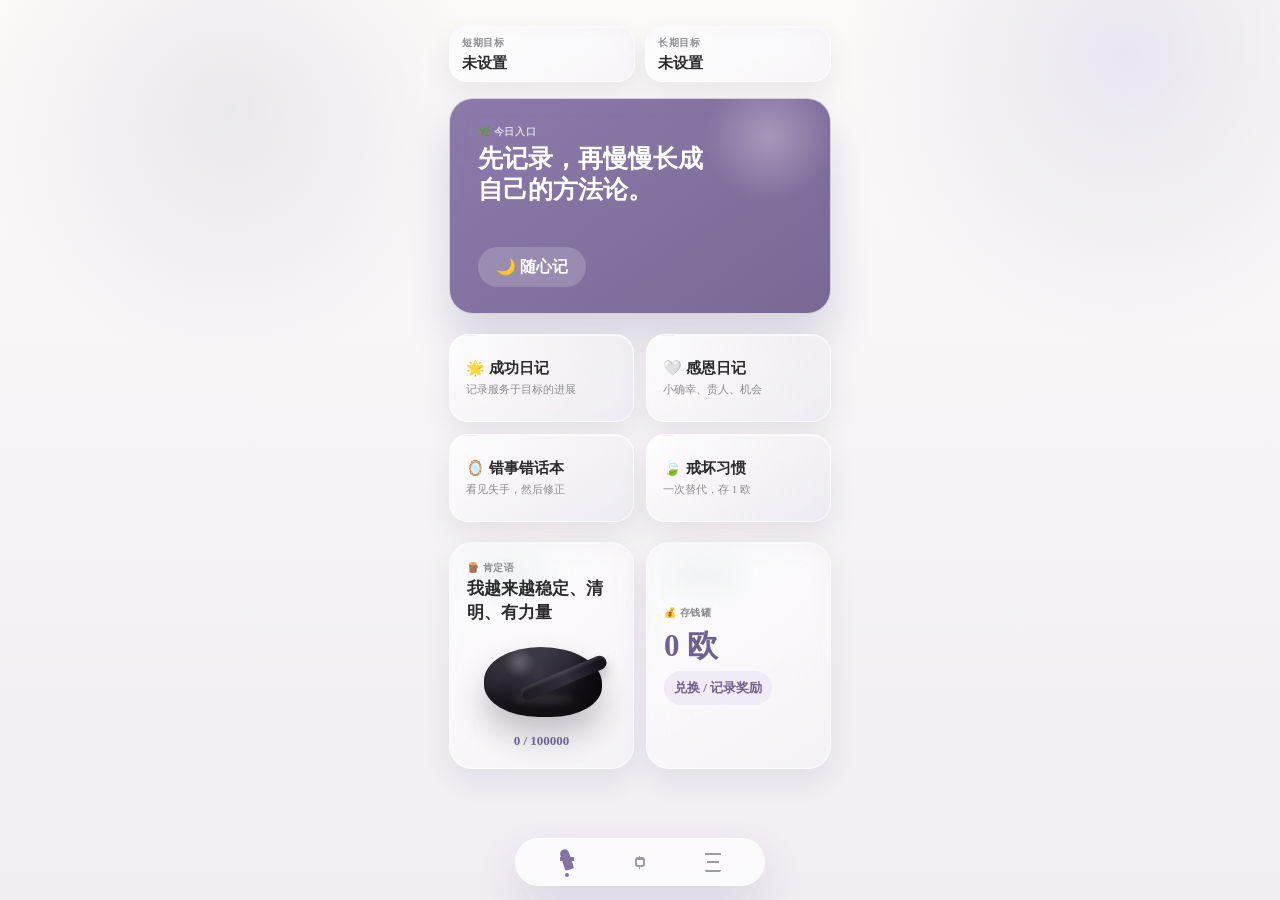
==== commit 709e192a: "Refine journal UI interactions" ====
--- a/public/index.html
+++ b/public/index.html
@@ -9,16 +9,15 @@
   <body>
     <header class="app-header">
       <div class="header-goals">
-        <div>
+        <button type="button" data-goal-edit="short">
           <span>短期目标</span>
           <strong id="activeShort">未设置</strong>
-        </div>
-        <div>
+        </button>
+        <button type="button" data-goal-edit="long">
           <span>长期目标</span>
           <strong id="activeLong">未设置</strong>
-        </div>
+        </button>
       </div>
-      <button class="goal-write-button" data-sheet="goals">写目标</button>
     </header>
 
     <main class="app-main">
@@ -119,7 +118,11 @@
               <p class="eyebrow">📜 Daily Page</p>
               <h2 id="dailyDate">今日书页</h2>
             </div>
-            <button class="secondary" id="refreshDaily">刷新</button>
+            <button class="secondary menu-toggle" id="refreshDaily" aria-label="展开日历">☰</button>
+          </div>
+          <div class="calendar-controls" id="calendarControls" hidden>
+            <select id="calendarYear" aria-label="选择年份"></select>
+            <select id="calendarMonth" aria-label="选择月份"></select>
           </div>
           <div id="dailyPage" class="daily-page"></div>
         </section>
@@ -128,15 +131,15 @@
 
     <nav class="bottom-nav" aria-label="底部菜单">
       <button class="nav-item active" data-view="home" aria-label="首页">
-        <span>🏠</span>
+        <span class="nav-icon pen-icon"></span>
         <small>首页</small>
       </button>
       <button class="nav-item" data-view="method" aria-label="方法论">
-        <span>🧭</span>
+        <span class="nav-icon flow-icon"></span>
         <small>方法论</small>
       </button>
       <button class="nav-item" data-view="review" aria-label="书页">
-        <span>📖</span>
+        <span class="nav-icon calendar-icon"></span>
         <small>书页</small>
       </button>
     </nav>
@@ -215,14 +218,22 @@
         <div class="sheet-panel" data-panel="goals">
           <div class="goal-row">
             <article>
-              <span>短期目标</span>
+              <div class="goal-card-head">
+                <span>短期目标</span>
+                <button class="text-button" type="button" data-goal-reward="short">奖励</button>
+              </div>
               <strong id="sheetActiveShort">未设置</strong>
-              <button class="secondary wide" data-complete-goal="short">完成 +50 欧</button>
+              <small id="sheetShortReward" class="muted">未设置奖励</small>
+              <button class="secondary wide" data-complete-goal="short">完成</button>
             </article>
             <article>
-              <span>长期目标</span>
+              <div class="goal-card-head">
+                <span>长期目标</span>
+                <button class="text-button" type="button" data-goal-reward="long">奖励</button>
+              </div>
               <strong id="sheetActiveLong">未设置</strong>
-              <button class="secondary wide" data-complete-goal="long">完成 +200 欧</button>
+              <small id="sheetLongReward" class="muted">未设置奖励</small>
+              <button class="secondary wide" data-complete-goal="long">完成</button>
             </article>
           </div>
           <form id="goalForm" class="stack-form">
@@ -238,17 +249,6 @@
         </div>
 
         <form id="redeemForm" class="sheet-panel" data-panel="piggy">
-          <div class="piggy-stage">
-            <div class="piggy">
-              <div class="piggy-fill" id="sheetPiggyFill"></div>
-              <div class="coin-layer" id="sheetCoinLayer"></div>
-              <div class="piggy-slot"></div>
-              <div class="piggy-ear"></div>
-              <div class="piggy-nose"></div>
-              <div class="piggy-foot left"></div>
-              <div class="piggy-foot right"></div>
-            </div>
-          </div>
           <input id="rewardTitle" placeholder="奖励了自己什么">
           <input id="rewardAmount" type="number" min="1" step="1" placeholder="金额">
           <input id="rewardPhoto" type="file" accept="image/*">
--- a/public/styles.css
+++ b/public/styles.css
@@ -2317,6 +2317,39 @@
 }
 
 /* Browser-comment refinements */
+[hidden],
+.sheet-backdrop[hidden],
+.bottom-sheet[hidden] {
+  display: none !important;
+  pointer-events: none !important;
+}
+
+.hero-card::before,
+.hero-card::after,
+.action-card::before,
+.action-card::after,
+.muyu-home::before,
+.muyu-home::after,
+.piggy-home::before,
+.piggy-home::after,
+.quiet-panel::before,
+.quiet-panel::after,
+.reader-panel::before,
+.reader-panel::after,
+.method-card::after,
+.daily-summary-card::after {
+  pointer-events: none !important;
+}
+
+button,
+[data-sheet],
+.nav-item,
+.method-preview,
+.canvas-node,
+.canvas-arrow-hit {
+  pointer-events: auto;
+}
+
 .hero-card::before {
   display: none;
 }
@@ -2464,3 +2497,235 @@
     grid-template-columns: repeat(2, minmax(0, 1fr));
   }
 }
+
+/* Targeted interaction and typography refinements */
+.header-goals {
+  display: grid;
+  grid-template-columns: repeat(2, minmax(0, 1fr));
+  flex: 1;
+}
+
+.header-goals button {
+  position: relative;
+  display: grid;
+  gap: 4px;
+  min-height: 50px;
+  padding: 8px 12px;
+  border: 1px solid rgba(255, 255, 255, 0.66);
+  border-radius: 18px;
+  background:
+    linear-gradient(145deg, rgba(255, 255, 255, 0.86), rgba(246, 243, 248, 0.68));
+  box-shadow: var(--soft-shadow), inset 0 1px 1px rgba(255, 255, 255, 0.78);
+  text-align: left;
+  backdrop-filter: blur(18px);
+}
+
+.header-goals button::after {
+  content: "";
+  position: absolute;
+  inset: -1px;
+  border-radius: inherit;
+  box-shadow: inset 0 0 24px rgba(130, 115, 163, 0.08);
+  pointer-events: none;
+  mask: linear-gradient(#000, transparent 62%);
+}
+
+.header-goals span,
+.header-goals strong {
+  position: relative;
+  z-index: 1;
+}
+
+.hero-card .primary,
+.action-card,
+.action-card strong,
+.action-card small,
+.piggy-copy strong,
+.piggy-home .text-button,
+.muyu-count {
+  font-family: "Songti SC", "STSong", "SimSun", "Noto Serif SC", serif !important;
+  letter-spacing: 0;
+}
+
+.hero-card .primary {
+  font-size: 16px;
+  font-weight: 700;
+}
+
+.action-card strong {
+  font-size: 15px;
+  line-height: 1.28;
+}
+
+.action-card small {
+  font-size: 11px;
+  line-height: 1.45;
+}
+
+.piggy-copy strong {
+  font-size: 31px;
+  line-height: 1;
+}
+
+.piggy-home .text-button {
+  font-size: 13px;
+}
+
+.muyu-count {
+  font-size: 13px;
+  font-weight: 700;
+}
+
+.goal-card-head {
+  display: flex;
+  align-items: center;
+  justify-content: space-between;
+  gap: 10px;
+}
+
+.goal-card-head .text-button {
+  min-height: 28px;
+  padding: 5px 11px;
+  border-radius: 999px;
+  background: var(--purple-pale);
+  color: var(--purple-deep);
+  font-size: 12px;
+}
+
+.calendar-controls {
+  display: grid;
+  grid-template-columns: repeat(2, minmax(0, 1fr));
+  gap: 10px;
+  margin: 12px 0 4px;
+}
+
+.menu-toggle {
+  width: 48px;
+  min-height: 42px;
+  padding: 0;
+  border-radius: 18px;
+  font-size: 18px;
+}
+
+.menu-toggle.active {
+  background: var(--purple-pale);
+  color: var(--purple-deep);
+}
+
+.canvas-empty {
+  position: absolute;
+  inset: 0;
+  display: grid;
+  place-items: center;
+  padding: 24px;
+  color: var(--muted);
+  font-size: 13px;
+  text-align: center;
+  pointer-events: none;
+}
+
+.nav-icon {
+  position: relative;
+  display: inline-block;
+}
+
+.nav-icon::before,
+.nav-icon::after {
+  content: "";
+  position: absolute;
+  inset: auto !important;
+  border-radius: 0;
+  border: 0;
+  box-shadow: none;
+  background: transparent;
+  color: #9b9ba2;
+}
+
+.pen-icon::before {
+  left: 8px;
+  top: 2px;
+  width: 5px;
+  height: 17px;
+  border-radius: 999px;
+  background: currentColor;
+  transform: rotate(38deg);
+}
+
+.pen-icon::after {
+  left: 4px;
+  top: 16px;
+  width: 12px;
+  height: 2px;
+  border-radius: 999px;
+  background: currentColor;
+}
+
+.flow-icon::before {
+  left: 2px;
+  top: 3px;
+  width: 6px;
+  height: 6px;
+  border: 2px solid currentColor;
+  border-radius: 3px;
+  background: transparent;
+}
+
+.flow-icon::after {
+  left: 13px;
+  top: 12px;
+  width: 7px;
+  height: 7px;
+  border: 2px solid currentColor;
+  border-radius: 3px;
+  background:
+    linear-gradient(currentColor, currentColor) -8px -5px / 9px 2px no-repeat,
+    linear-gradient(currentColor, currentColor) -2px -5px / 2px 9px no-repeat;
+}
+
+.flow-icon {
+  background:
+    linear-gradient(#9b9ba2, #9b9ba2) 9px 8px / 8px 2px no-repeat,
+    linear-gradient(#9b9ba2, #9b9ba2) 16px 8px / 2px 7px no-repeat !important;
+}
+
+.nav-item.active .flow-icon {
+  background:
+    linear-gradient(var(--purple), var(--purple)) 9px 8px / 8px 2px no-repeat,
+    linear-gradient(var(--purple), var(--purple)) 16px 8px / 2px 7px no-repeat !important;
+}
+
+.calendar-icon::before {
+  left: 3px;
+  top: 4px;
+  width: 16px;
+  height: 15px;
+  border: 2px solid currentColor;
+  border-radius: 5px;
+}
+
+.calendar-icon::after {
+  left: 6px;
+  top: 9px;
+  width: 10px;
+  height: 2px;
+  background: currentColor;
+  box-shadow: 0 5px 0 currentColor;
+}
+
+.nav-item.active .nav-icon::before,
+.nav-item.active .nav-icon::after {
+  color: var(--purple);
+}
+
+/*
+  Keep the old positional navigation selectors from earlier iterations from
+  leaking into the new icon classes.
+*/
+.nav-item:nth-child(1) .nav-icon::before,
+.nav-item:nth-child(1) .nav-icon::after,
+.nav-item:nth-child(2) .nav-icon::before,
+.nav-item:nth-child(2) .nav-icon::after,
+.nav-item:nth-child(3) .nav-icon::before,
+.nav-item:nth-child(3) .nav-icon::after {
+  inset: auto !important;
+}
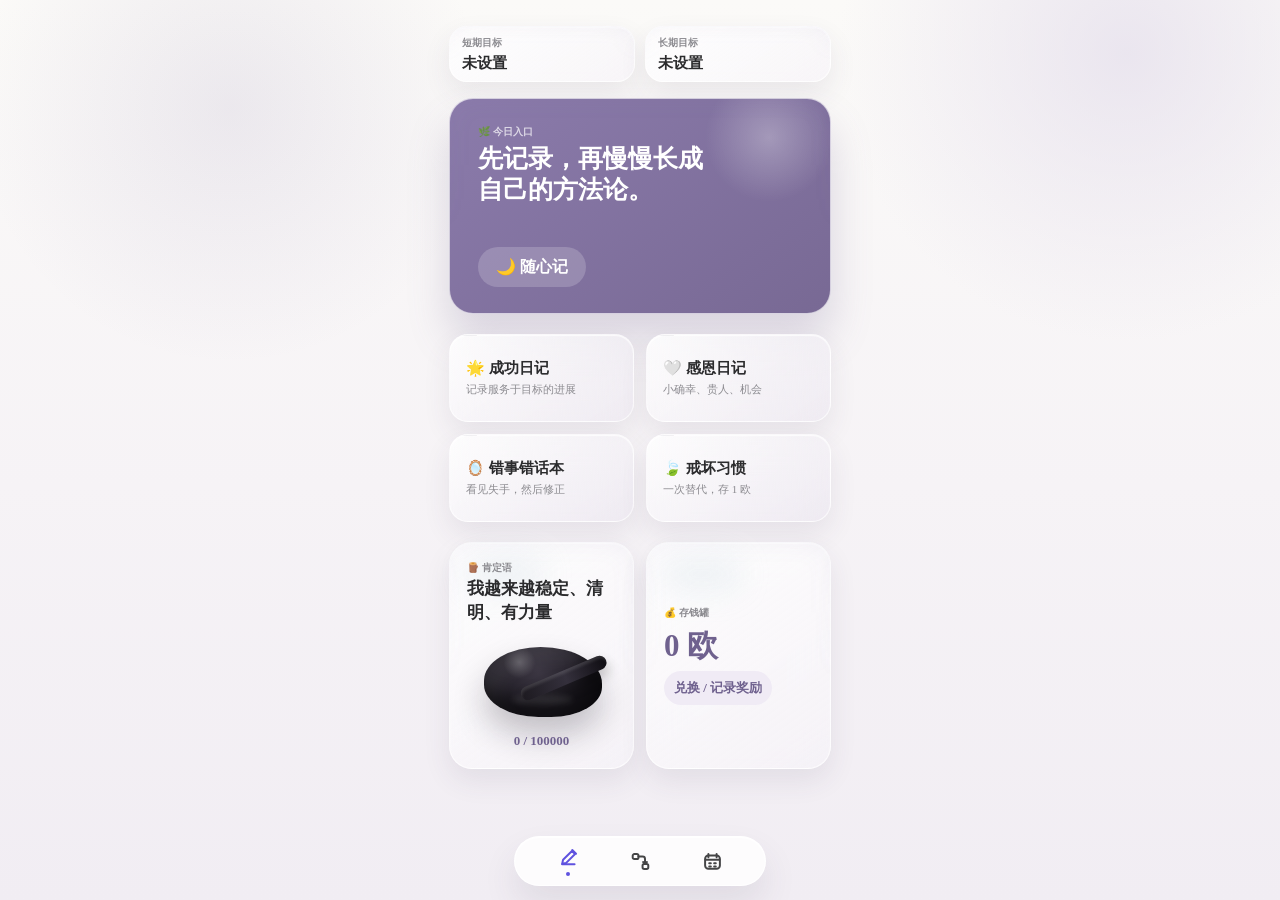
==== commit 3dc20746: "Simplify goals and methodology input" ====
--- a/public/index.html
+++ b/public/index.html
@@ -118,7 +118,9 @@
               <p class="eyebrow">📜 Daily Page</p>
               <h2 id="dailyDate">今日书页</h2>
             </div>
-            <button class="secondary menu-toggle" id="refreshDaily" aria-label="展开日历">☰</button>
+            <button class="secondary menu-toggle" id="refreshDaily" aria-label="展开日历">
+              <span></span><span></span><span></span>
+            </button>
           </div>
           <div class="calendar-controls" id="calendarControls" hidden>
             <select id="calendarYear" aria-label="选择年份"></select>
@@ -131,15 +133,27 @@
 
     <nav class="bottom-nav" aria-label="底部菜单">
       <button class="nav-item active" data-view="home" aria-label="首页">
-        <span class="nav-icon pen-icon"></span>
+        <svg viewBox="0 0 28 28" aria-hidden="true">
+          <path d="M18.6 4.8l4.6 4.6M6.3 21.7l4.9-1.1L22 9.8l-3.8-3.8L7.4 16.8l-1.1 4.9z"/>
+          <path d="M6.2 22.1h15.2"/>
+        </svg>
         <small>首页</small>
       </button>
       <button class="nav-item" data-view="method" aria-label="方法论">
-        <span class="nav-icon flow-icon"></span>
+        <svg viewBox="0 0 28 28" aria-hidden="true">
+          <rect x="4.5" y="5" width="7" height="6" rx="2"/>
+          <rect x="16.5" y="17" width="7" height="6" rx="2"/>
+          <path d="M11.5 8h5a3 3 0 0 1 3 3v6"/>
+          <path d="M17.2 14.6l2.3 2.4 2.3-2.4"/>
+        </svg>
         <small>方法论</small>
       </button>
       <button class="nav-item" data-view="review" aria-label="书页">
-        <span class="nav-icon calendar-icon"></span>
+        <svg viewBox="0 0 28 28" aria-hidden="true">
+          <rect x="5" y="6.8" width="18" height="16" rx="4"/>
+          <path d="M9 4.8v4M19 4.8v4M5.5 12h17"/>
+          <path d="M10 16h2M16 16h2M10 20h2M16 20h2"/>
+        </svg>
         <small>书页</small>
       </button>
     </nav>
@@ -217,7 +231,7 @@
 
         <div class="sheet-panel" data-panel="goals">
           <div class="goal-row">
-            <article>
+            <article data-goal-card="short">
               <div class="goal-card-head">
                 <span>短期目标</span>
                 <button class="text-button" type="button" data-goal-reward="short">奖励</button>
@@ -226,7 +240,7 @@
               <small id="sheetShortReward" class="muted">未设置奖励</small>
               <button class="secondary wide" data-complete-goal="short">完成</button>
             </article>
-            <article>
+            <article data-goal-card="long">
               <div class="goal-card-head">
                 <span>长期目标</span>
                 <button class="text-button" type="button" data-goal-reward="long">奖励</button>
@@ -238,9 +252,8 @@
           </div>
           <form id="goalForm" class="stack-form">
             <select id="goalType">
-              <option value="short">设为短期目标</option>
-              <option value="long">设为长期目标</option>
-              <option value="backlog">放入待实现目标</option>
+              <option value="short">设为当前短期目标</option>
+              <option value="nextShort">设为下一个短期目标</option>
             </select>
             <input id="goalTitle" placeholder="写下一个目标">
             <button class="primary wide" type="submit">保存目标</button>
@@ -278,19 +291,8 @@
             <option>事业成长</option>
             <option>商业变现</option>
           </select>
-          <div class="canvas-tools" aria-label="画布工具">
-            <button type="button" class="secondary" data-canvas-tool="rect">□ 方框</button>
-            <button type="button" class="secondary" data-canvas-tool="diamond">◇ 菱形</button>
-            <button type="button" class="secondary" data-canvas-tool="arrow">→ 箭头</button>
-            <button type="button" class="secondary" data-canvas-tool="elbow">┐ 直角箭头</button>
-            <button type="button" class="secondary" data-canvas-tool="note">A 备注</button>
-            <button type="button" class="secondary danger-lite" id="deleteCanvasSelection">删除选中</button>
-          </div>
-          <p class="field-hint">点击工具新增元素；拖动方框、菱形和备注调整位置；选中箭头后再点两个图形，箭头会自动吸附到边的中心点。</p>
-          <div class="method-canvas-shell">
-            <div id="methodCanvas" class="method-canvas"></div>
-          </div>
-          <textarea id="canvasTextEditor" class="canvas-text-editor" placeholder="编辑选中内容"></textarea>
+          <textarea id="methodLines" class="large-input" placeholder="每行写一步，例如：&#10;域名 fanji.yululab.com&#10;阿里云 OSS 静态网站托管 / 腾讯云 COS 静态网站托管&#10;可选：阿里云 CDN / 腾讯云 CDN&#10;用户打开翻记 PWA"></textarea>
+          <div id="methodFlowPreview" class="method-flow-preview" aria-label="方法论预览"></div>
           <button class="primary wide" type="submit">保存方法论</button>
         </form>
       </div>
--- a/public/styles.css
+++ b/public/styles.css
@@ -2729,3 +2729,185 @@
 .nav-item:nth-child(3) .nav-icon::after {
   inset: auto !important;
 }
+
+/* Latest notes: one calm font, simple line icons, text-to-flow methodology */
+:root {
+  --app-font: "Songti SC", "STSong", "SimSun", "Noto Serif SC", serif;
+}
+
+* {
+  font-family: var(--app-font) !important;
+  letter-spacing: 0 !important;
+}
+
+.bottom-nav {
+  width: min(252px, calc(100vw - 56px));
+  min-height: 48px;
+  padding: 7px 20px;
+  border: 1px solid rgba(255, 255, 255, 0.9);
+  border-radius: 999px;
+  background: rgba(255, 255, 255, 0.82);
+  box-shadow: 0 18px 34px rgba(67, 55, 86, 0.1), inset 0 1px 1px rgba(255, 255, 255, 0.88);
+}
+
+.nav-item {
+  min-height: 34px;
+  display: grid;
+  place-items: center;
+}
+
+.nav-item svg {
+  width: 23px;
+  height: 23px;
+  fill: none;
+  stroke: #2b2b2d;
+  stroke-width: 2.4;
+  stroke-linecap: round;
+  stroke-linejoin: round;
+  opacity: 0.88;
+}
+
+.nav-item small,
+.nav-item span {
+  display: none !important;
+}
+
+.nav-item.active {
+  background: transparent;
+  box-shadow: none;
+  color: var(--purple-deep);
+}
+
+.nav-item.active svg {
+  stroke: #5f52df;
+  opacity: 1;
+}
+
+.nav-item.active::after {
+  width: 4px;
+  height: 4px;
+  margin-top: 1px;
+  background: #5f52df;
+}
+
+.menu-toggle {
+  position: relative;
+  display: grid;
+  place-items: center;
+  grid-template-columns: 1fr;
+  width: 44px;
+  min-height: 44px;
+  border-radius: 50%;
+  background: rgba(255, 255, 255, 0.72);
+  box-shadow: var(--soft-shadow);
+}
+
+.menu-toggle span {
+  position: absolute;
+  left: 12px;
+  width: 20px;
+  height: 2.4px;
+  border-radius: 999px;
+  background: #2b2b2d;
+}
+
+.menu-toggle span:nth-child(1) {
+  top: 14px;
+}
+
+.menu-toggle span:nth-child(2) {
+  top: 21px;
+}
+
+.menu-toggle span:nth-child(3) {
+  top: 28px;
+}
+
+.menu-toggle span:nth-child(1)::after,
+.menu-toggle span:nth-child(2)::after,
+.menu-toggle span:nth-child(3)::after {
+  content: "";
+  position: absolute;
+  top: -3px;
+  width: 8px;
+  height: 8px;
+  border-radius: 50%;
+  background: #2b2b2d;
+}
+
+.menu-toggle span:nth-child(1)::after {
+  right: 1px;
+}
+
+.menu-toggle span:nth-child(2)::after {
+  left: 2px;
+}
+
+.menu-toggle span:nth-child(3)::after {
+  right: 6px;
+}
+
+.goal-row {
+  grid-template-columns: 1fr;
+}
+
+.small-item .row {
+  align-items: flex-start;
+}
+
+.small-item small {
+  color: var(--muted);
+  font-size: 11px;
+  white-space: nowrap;
+}
+
+.method-flow-card {
+  width: 100%;
+  margin-top: 14px;
+  padding: 0;
+  border: 0;
+  background: transparent;
+  text-align: left;
+}
+
+.method-flow-preview,
+.method-flow-text {
+  border-radius: 10px;
+  background: #ececec;
+  color: #2b2b2d;
+}
+
+.method-flow-preview {
+  padding: 0;
+  overflow: hidden;
+}
+
+.method-flow-text {
+  min-height: 144px;
+  padding: 14px 14px 18px;
+  font-size: 14px;
+  line-height: 1.65;
+}
+
+.flow-type {
+  display: block;
+  margin-bottom: 12px;
+  color: #7b7b7b;
+  font-size: 12px;
+}
+
+.flow-line {
+  overflow-wrap: anywhere;
+}
+
+.flow-arrow {
+  padding: 4px 0 4px 64px;
+  font-size: 20px;
+  line-height: 1;
+}
+
+.method-card .method-flow-text {
+  min-height: 0;
+  max-height: 220px;
+  overflow: hidden;
+}
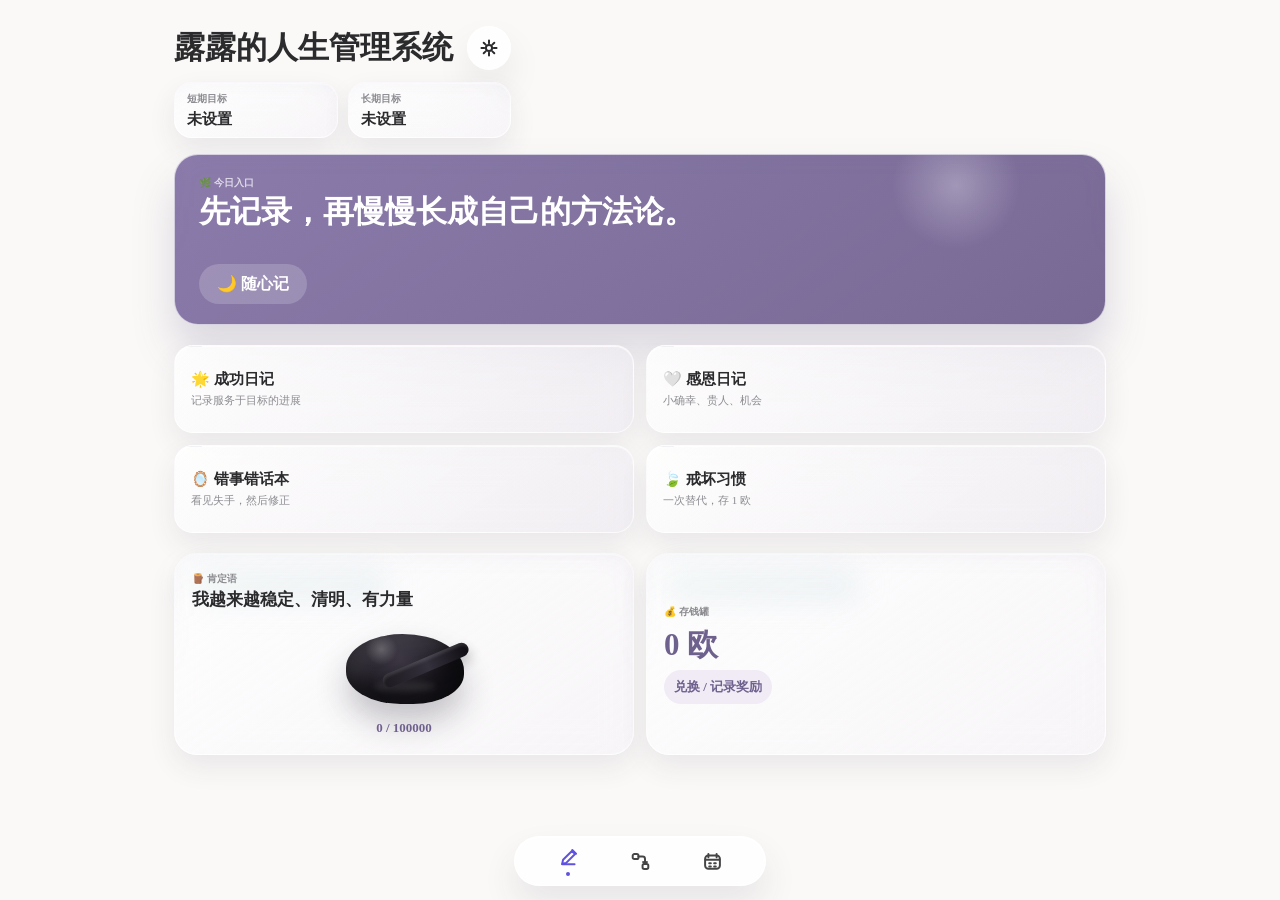
==== commit 94ae914d: "Refine journal layout and add data settings" ====
--- a/public/index.html
+++ b/public/index.html
@@ -8,6 +8,15 @@
   </head>
   <body>
     <header class="app-header">
+      <div class="home-titlebar">
+        <h1>露露的人生管理系统</h1>
+        <button class="settings-button" type="button" data-sheet="settings" aria-label="设置">
+          <svg viewBox="0 0 28 28" aria-hidden="true">
+            <path d="M14 5.2v3.2M14 19.6v3.2M7.8 7.8l2.3 2.3M17.9 17.9l2.3 2.3M5.2 14h3.2M19.6 14h3.2M7.8 20.2l2.3-2.3M17.9 10.1l2.3-2.3"/>
+            <circle cx="14" cy="14" r="3.6"/>
+          </svg>
+        </button>
+      </div>
       <div class="header-goals">
         <button type="button" data-goal-edit="short">
           <span>短期目标</span>
@@ -91,7 +100,7 @@
               <p class="eyebrow">🧭 Methodology</p>
               <h2>我的方法论</h2>
             </div>
-            <button class="primary" data-sheet="method">➕ 新增流程</button>
+            <button class="primary" id="openMethodSheet" data-sheet="method" type="button">➕ 新增流程</button>
           </div>
           <div class="method-filter-bar" aria-label="方法论筛选">
             <select id="methodSort">
@@ -227,38 +236,33 @@
             <span>我完成了一次替代，给存钱罐 +1 欧</span>
           </label>
           <button class="primary wide" id="habitRecordButton" type="submit">记录这次冲动</button>
+          <section class="habit-history-block">
+            <h3>历史戒掉的坏习惯</h3>
+            <div id="habitHistoryList" class="small-list"></div>
+          </section>
         </form>
 
         <div class="sheet-panel" data-panel="goals">
+          <form id="goalForm" class="stack-form goal-create-form">
+            <select id="goalType">
+              <option value="short">设为当前短期目标</option>
+              <option value="nextShort">设为下一个短期目标</option>
+            </select>
+            <input id="goalTitle" placeholder="写下一个目标">
+            <input id="goalReward" type="number" min="0" step="1" placeholder="完成奖励（欧，可选）">
+            <button class="primary wide" type="submit">保存目标</button>
+          </form>
           <div class="goal-row">
             <article data-goal-card="short">
               <div class="goal-card-head">
-                <span>短期目标</span>
-                <button class="text-button" type="button" data-goal-reward="short">奖励</button>
+                <span>正在进行的短期目标</span>
               </div>
               <strong id="sheetActiveShort">未设置</strong>
               <small id="sheetShortReward" class="muted">未设置奖励</small>
               <button class="secondary wide" data-complete-goal="short">完成</button>
             </article>
-            <article data-goal-card="long">
-              <div class="goal-card-head">
-                <span>长期目标</span>
-                <button class="text-button" type="button" data-goal-reward="long">奖励</button>
-              </div>
-              <strong id="sheetActiveLong">未设置</strong>
-              <small id="sheetLongReward" class="muted">未设置奖励</small>
-              <button class="secondary wide" data-complete-goal="long">完成</button>
-            </article>
-          </div>
-          <form id="goalForm" class="stack-form">
-            <select id="goalType">
-              <option value="short">设为当前短期目标</option>
-              <option value="nextShort">设为下一个短期目标</option>
-            </select>
-            <input id="goalTitle" placeholder="写下一个目标">
-            <button class="primary wide" type="submit">保存目标</button>
-          </form>
-          <div id="backlogGoals" class="small-list"></div>
+          </div>
+          <div id="backlogGoals" class="goal-trees"></div>
         </div>
 
         <form id="redeemForm" class="sheet-panel" data-panel="piggy">
@@ -270,6 +274,8 @@
 
         <div class="sheet-panel" data-panel="affirmation">
           <textarea id="affirmationText" rows="2"></textarea>
+          <label class="field-label" for="affirmationTarget">目标次数</label>
+          <input id="affirmationTarget" type="number" min="1" step="1" placeholder="例如 100000">
           <button id="muyuButton" class="muyu" aria-label="敲一下木鱼">
             <span class="muyu-body"></span>
             <span class="muyu-stick"></span>
@@ -279,6 +285,17 @@
             <div class="progress-track"><div id="affirmationProgress"></div></div>
           </div>
           <button class="secondary wide" id="saveAffirmation" type="button">更新肯定语</button>
+          <section class="affirmation-history-block">
+            <h3>历史肯定语</h3>
+            <div id="affirmationHistoryList" class="small-list"></div>
+          </section>
+        </div>
+
+        <div class="sheet-panel settings-panel" data-panel="settings">
+          <p class="field-hint">导出会把当前本地数据保存成 JSON 文件；导入 JSON 会覆盖当前数据。</p>
+          <button class="secondary wide" id="exportJson" type="button">导出 JSON</button>
+          <label class="secondary wide import-json-label" for="importJson">导入 JSON</label>
+          <input id="importJson" type="file" accept="application/json,.json" hidden>
         </div>
 
         <form id="methodForm" class="sheet-panel method-editor-panel" data-panel="method">
--- a/public/styles.css
+++ b/public/styles.css
@@ -2911,3 +2911,526 @@
   max-height: 220px;
   overflow: hidden;
 }
+
+/* Small polish pass: lighter filter icon, transparent review bands, clear bottom sheet editor */
+.menu-toggle {
+  width: 38px;
+  min-height: 38px;
+  box-shadow: 0 10px 20px rgba(67, 55, 86, 0.08);
+}
+
+.menu-toggle span {
+  left: 10px;
+  width: 17px;
+  height: 1.7px;
+}
+
+.menu-toggle span:nth-child(1) {
+  top: 12px;
+}
+
+.menu-toggle span:nth-child(2) {
+  top: 19px;
+}
+
+.menu-toggle span:nth-child(3) {
+  top: 26px;
+}
+
+.menu-toggle span:nth-child(1)::after,
+.menu-toggle span:nth-child(2)::after,
+.menu-toggle span:nth-child(3)::after {
+  top: -2px;
+  width: 5px;
+  height: 5px;
+}
+
+.date-strip,
+.daily-summary,
+.today-book-section {
+  background: transparent !important;
+  box-shadow: none !important;
+}
+
+.habit-history-block,
+.affirmation-history-block {
+  display: grid;
+  gap: 9px;
+  margin-top: 8px;
+}
+
+.habit-history-block h3,
+.affirmation-history-block h3 {
+  font-size: 15px;
+}
+
+.history-item {
+  gap: 4px;
+}
+
+.history-item small {
+  color: var(--muted);
+  font-size: 12px;
+}
+
+.field-label {
+  color: var(--muted);
+  font-size: 12px;
+  font-weight: 700;
+}
+
+.muyu-home {
+  cursor: pointer;
+}
+
+.muyu-home .muyu {
+  cursor: pointer;
+}
+
+.bottom-sheet {
+  animation: sheetRise 180ms ease-out;
+}
+
+@keyframes sheetRise {
+  from {
+    transform: translate(-50%, 22px);
+    opacity: 0.82;
+  }
+
+  to {
+    transform: translate(-50%, 0);
+    opacity: 1;
+  }
+}
+
+.method-editor-panel {
+  min-height: min(72vh, 680px);
+}
+
+.method-editor-panel .large-input {
+  min-height: 190px;
+}
+
+.method-editor-panel .method-flow-preview {
+  min-height: 168px;
+}
+
+.goal-create-form {
+  order: -2;
+}
+
+.goal-trees {
+  display: grid;
+  gap: 10px;
+}
+
+.goal-tree {
+  border: 1px solid rgba(255, 255, 255, 0.74);
+  border-radius: 20px;
+  background: rgba(255, 255, 255, 0.58);
+  overflow: hidden;
+}
+
+.goal-tree summary {
+  min-height: 46px;
+  padding: 12px 14px;
+  display: flex;
+  align-items: center;
+  justify-content: space-between;
+  gap: 12px;
+  cursor: pointer;
+  list-style: none;
+  color: var(--cocoa);
+  font-weight: 800;
+}
+
+.goal-tree summary::-webkit-details-marker {
+  display: none;
+}
+
+.goal-tree summary::before {
+  content: "›";
+  display: inline-grid;
+  width: 18px;
+  height: 18px;
+  place-items: center;
+  border-radius: 999px;
+  color: var(--plum);
+  background: rgba(130, 115, 163, 0.1);
+  transform: rotate(0deg);
+  transition: transform 160ms ease;
+}
+
+.goal-tree[open] summary::before {
+  transform: rotate(90deg);
+}
+
+.goal-tree summary span {
+  margin-right: auto;
+}
+
+.goal-tree summary small {
+  color: var(--muted);
+  font-weight: 700;
+}
+
+.goal-tree-list {
+  display: grid;
+  gap: 8px;
+  padding: 0 10px 10px;
+}
+
+.goal-history-card {
+  display: grid;
+  gap: 6px;
+  padding: 12px;
+  border-radius: 18px;
+  background: rgba(248, 247, 242, 0.92);
+  box-shadow: 0 10px 22px rgba(26, 32, 44, 0.05);
+}
+
+.goal-history-card strong {
+  font-size: 15px;
+}
+
+.goal-history-card small,
+.goal-history-card span {
+  color: var(--muted);
+  font-size: 12px;
+}
+
+.goal-history-card.completed {
+  opacity: 0.88;
+}
+
+body[data-view="method"] #methodView > .quiet-panel,
+body[data-view="review"] #reviewView > .reader-panel {
+  background: transparent !important;
+}
+
+.date-strip {
+  -webkit-overflow-scrolling: touch;
+  touch-action: pan-x;
+  overscroll-behavior-x: contain;
+  background: transparent !important;
+}
+
+.date-chip {
+  flex-shrink: 0;
+}
+
+.daily-summary-card {
+  background: rgba(255, 255, 255, 0.78) !important;
+}
+
+@media (min-width: 720px) {
+  body[data-view="home"] .app-header,
+  body[data-view="home"] .app-main {
+    width: min(920px, calc(100vw - 56px));
+    max-width: 920px;
+  }
+
+  body[data-view="home"] .entry-actions,
+  body[data-view="home"] .ritual-row {
+    grid-template-columns: repeat(2, minmax(0, 1fr));
+  }
+}
+
+@media (min-width: 1180px) {
+  body[data-view="home"] .app-header,
+  body[data-view="home"] .app-main {
+    width: min(980px, calc(100vw - 96px));
+    max-width: 980px;
+  }
+}
+
+.sheet-backdrop.is-open {
+  z-index: 9998;
+}
+
+.bottom-sheet.is-open {
+  position: fixed !important;
+  left: 50% !important;
+  right: auto !important;
+  top: auto !important;
+  bottom: 0 !important;
+  z-index: 9999;
+  visibility: visible;
+  opacity: 1;
+  transform: translate(-50%, 0) !important;
+}
+
+.bottom-sheet.is-open .sheet-panel.active {
+  display: grid !important;
+}
+
+body[data-view="review"] #reviewView,
+body[data-view="review"] #reviewView > .reader-panel,
+body[data-view="review"] #dailyPage,
+body[data-view="review"] .daily-page,
+body[data-view="review"] .date-strip,
+body[data-view="review"] .today-book-section,
+body[data-view="review"] .daily-summary {
+  background: transparent !important;
+  background-image: none !important;
+  box-shadow: none !important;
+}
+
+body[data-view="review"] .date-strip::before,
+body[data-view="review"] .date-strip::after,
+body[data-view="review"] .today-book-section::before,
+body[data-view="review"] .today-book-section::after,
+body[data-view="review"] .daily-summary::before,
+body[data-view="review"] .daily-summary::after {
+  display: none !important;
+}
+
+.date-chip.today {
+  position: relative;
+}
+
+.date-chip.today::after {
+  content: "";
+  position: absolute;
+  left: 50%;
+  bottom: 5px;
+  width: 4px;
+  height: 4px;
+  border-radius: 999px;
+  background: var(--purple);
+  transform: translateX(-50%);
+}
+
+.date-chip.active.today::after {
+  background: rgba(255, 255, 255, 0.82);
+}
+
+/* Final layout pass requested after the visual review */
+:root {
+  --page-bg: #faf9f7;
+}
+
+html,
+body {
+  min-height: 100%;
+  background: var(--page-bg) !important;
+  background-image: none !important;
+  overscroll-behavior-y: none;
+}
+
+body,
+body[data-view="home"],
+body[data-view="method"],
+body[data-view="review"] {
+  background: var(--page-bg) !important;
+  background-image: none !important;
+}
+
+.app-main,
+.view,
+#homeView,
+#methodView,
+#reviewView {
+  background: transparent !important;
+  background-image: none !important;
+}
+
+.app-header {
+  display: grid;
+  gap: 12px;
+}
+
+.home-titlebar {
+  display: flex;
+  align-items: center;
+  justify-content: space-between;
+  gap: 14px;
+}
+
+.home-titlebar h1 {
+  margin: 0;
+  color: var(--ink);
+  font-family: "Songti SC", "STSong", "SimSun", "Noto Serif SC", serif;
+  font-size: clamp(22px, 5.6vw, 31px);
+  font-weight: 750;
+  line-height: 1.12;
+  letter-spacing: 0;
+}
+
+.settings-button {
+  flex: 0 0 auto;
+  display: inline-grid;
+  width: 44px;
+  height: 44px;
+  place-items: center;
+  border: 0;
+  border-radius: 999px;
+  background: rgba(255, 255, 255, 0.86);
+  box-shadow: 0 18px 36px rgba(34, 30, 44, 0.08), inset 0 1px 0 rgba(255, 255, 255, 0.92);
+  color: var(--ink);
+  cursor: pointer;
+}
+
+.settings-button svg {
+  width: 24px;
+  height: 24px;
+  fill: none;
+  stroke: currentColor;
+  stroke-width: 2.3;
+  stroke-linecap: round;
+  stroke-linejoin: round;
+}
+
+body[data-view="home"] .hero-card {
+  min-height: 145px;
+  padding: 20px 24px;
+}
+
+body[data-view="home"] .hero-card h2 {
+  max-width: min(520px, 100%);
+  font-size: clamp(22px, 5.6vw, 31px);
+  line-height: 1.16;
+}
+
+body[data-view="home"] .hero-card .primary {
+  min-height: 37px;
+  margin-top: 20px;
+  padding: 8px 18px;
+}
+
+body[data-view="review"] #reviewView > .reader-panel,
+body[data-view="method"] #methodView > .quiet-panel {
+  background: transparent !important;
+  background-image: none !important;
+  box-shadow: none !important;
+  backdrop-filter: none !important;
+}
+
+body[data-view="review"] #reviewView > .reader-panel::before,
+body[data-view="review"] #reviewView > .reader-panel::after,
+body[data-view="method"] #methodView > .quiet-panel::before,
+body[data-view="method"] #methodView > .quiet-panel::after {
+  display: none !important;
+}
+
+body[data-view="review"] .date-strip,
+body[data-view="review"] .today-book-section,
+body[data-view="review"] .daily-summary {
+  background: transparent !important;
+  background-image: none !important;
+  box-shadow: none !important;
+  border: 0 !important;
+}
+
+body[data-view="review"] .daily-summary-card {
+  background: rgba(255, 255, 255, 0.88) !important;
+  background-image: none !important;
+}
+
+.method-flow-snake {
+  display: grid;
+  gap: 8px;
+}
+
+.method-flow-snake .flow-type {
+  text-transform: uppercase;
+}
+
+.snake-row {
+  display: flex;
+  align-items: center;
+  gap: 8px;
+  min-width: 0;
+}
+
+.snake-row.reverse {
+  justify-content: flex-end;
+}
+
+.snake-step {
+  flex: 1 1 0;
+  min-width: 0;
+  padding: 10px 12px;
+  border-radius: 14px;
+  background: rgba(255, 255, 255, 0.7);
+  box-shadow: inset 0 0 0 1px rgba(92, 82, 112, 0.12), 0 10px 18px rgba(30, 28, 38, 0.04);
+  overflow-wrap: anywhere;
+}
+
+.snake-arrow,
+.snake-turn {
+  flex: 0 0 auto;
+  color: rgba(89, 80, 111, 0.74);
+  font-size: 18px;
+  line-height: 1;
+}
+
+.snake-turn {
+  padding: 0 6px;
+}
+
+.snake-turn.right {
+  text-align: right;
+}
+
+.snake-turn.left {
+  text-align: left;
+}
+
+.method-card .method-flow-snake {
+  max-height: 260px;
+  overflow: hidden;
+}
+
+.method-card .snake-step {
+  padding: 8px 9px;
+  border-radius: 12px;
+  font-size: 12px;
+}
+
+.method-card .snake-arrow,
+.method-card .snake-turn {
+  font-size: 16px;
+}
+
+.method-card .sheet-actions {
+  margin-top: 18px;
+}
+
+.settings-panel {
+  gap: 12px;
+}
+
+.import-json-label {
+  display: grid;
+  place-items: center;
+  cursor: pointer;
+}
+
+@media (min-width: 720px) {
+  body[data-view="home"] .app-header,
+  body[data-view="home"] .app-main {
+    width: min(920px, calc(100vw - 56px));
+    max-width: 920px;
+  }
+}
+
+@media (min-width: 1180px) {
+  body[data-view="home"] .app-header,
+  body[data-view="home"] .app-main {
+    width: min(980px, calc(100vw - 96px));
+    max-width: 980px;
+  }
+}
+
+@media (max-width: 460px) {
+  body[data-view="home"] .hero-card {
+    min-height: 138px;
+    padding: 18px 22px;
+  }
+
+  .settings-button {
+    width: 40px;
+    height: 40px;
+  }
+}
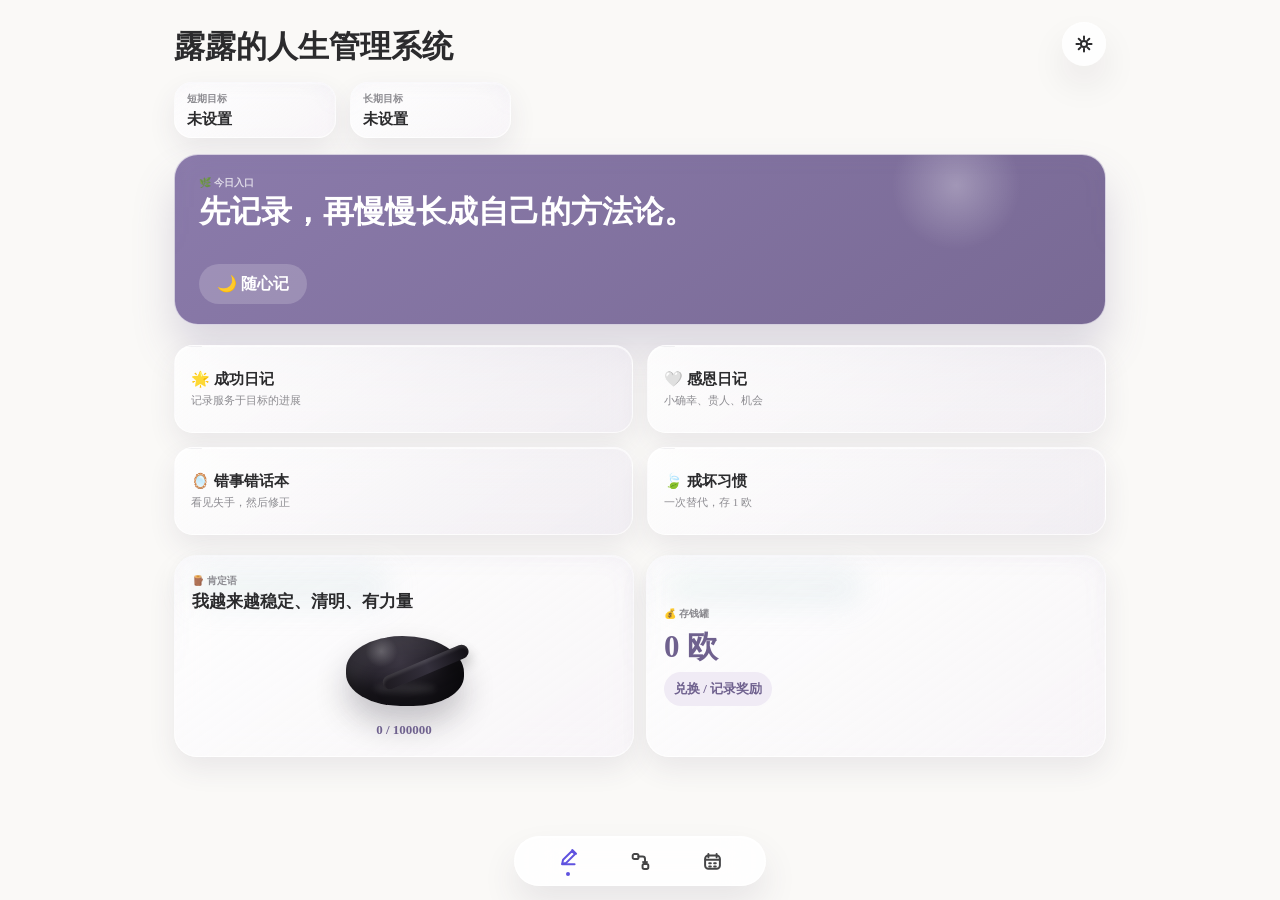
==== commit 23068acc: "Polish mobile app behavior and icon" ====
--- a/public/index.html
+++ b/public/index.html
@@ -2,8 +2,11 @@
 <html lang="zh-CN">
   <head>
     <meta charset="utf-8">
-    <meta name="viewport" content="width=device-width, initial-scale=1">
+    <meta name="viewport" content="width=device-width, initial-scale=1, maximum-scale=1, viewport-fit=cover">
     <title>人生管理系统</title>
+    <link rel="icon" href="app-icon.jpg" type="image/jpeg">
+    <link rel="apple-touch-icon" href="app-icon.jpg">
+    <link rel="manifest" href="manifest.webmanifest">
     <link rel="stylesheet" href="styles.css">
   </head>
   <body>
@@ -308,7 +311,7 @@
             <option>事业成长</option>
             <option>商业变现</option>
           </select>
-          <textarea id="methodLines" class="large-input" placeholder="每行写一步，例如：&#10;域名 fanji.yululab.com&#10;阿里云 OSS 静态网站托管 / 腾讯云 COS 静态网站托管&#10;可选：阿里云 CDN / 腾讯云 CDN&#10;用户打开翻记 PWA"></textarea>
+          <textarea id="methodLines" class="large-input" placeholder="每行写一步，例如：&#10;观察：只说事实，不评价&#10;感受：说出我真实的感受&#10;需要：看见感受背后的需要&#10;请求：提出具体、可执行的请求"></textarea>
           <div id="methodFlowPreview" class="method-flow-preview" aria-label="方法论预览"></div>
           <button class="primary wide" type="submit">保存方法论</button>
         </form>
--- a/public/styles.css
+++ b/public/styles.css
@@ -3434,3 +3434,42 @@
     height: 40px;
   }
 }
+
+/* App-like behavior and final spacing fixes */
+body[data-view="home"] .app-header {
+  position: relative;
+  padding-top: 24px;
+}
+
+body[data-view="home"] .home-titlebar {
+  min-height: 46px;
+  padding-right: 58px;
+}
+
+body[data-view="home"] .settings-button {
+  position: absolute;
+  top: 22px;
+  right: 24px;
+}
+
+body[data-view="home"] .header-goals,
+body[data-view="home"] .entry-actions {
+  grid-template-columns: repeat(2, minmax(0, 1fr));
+  gap: 14px;
+}
+
+input,
+select,
+textarea {
+  font-size: 16px !important;
+  line-height: 1.45;
+}
+
+textarea {
+  resize: none;
+}
+
+.date-strip {
+  overflow-anchor: none;
+  scroll-behavior: auto;
+}
